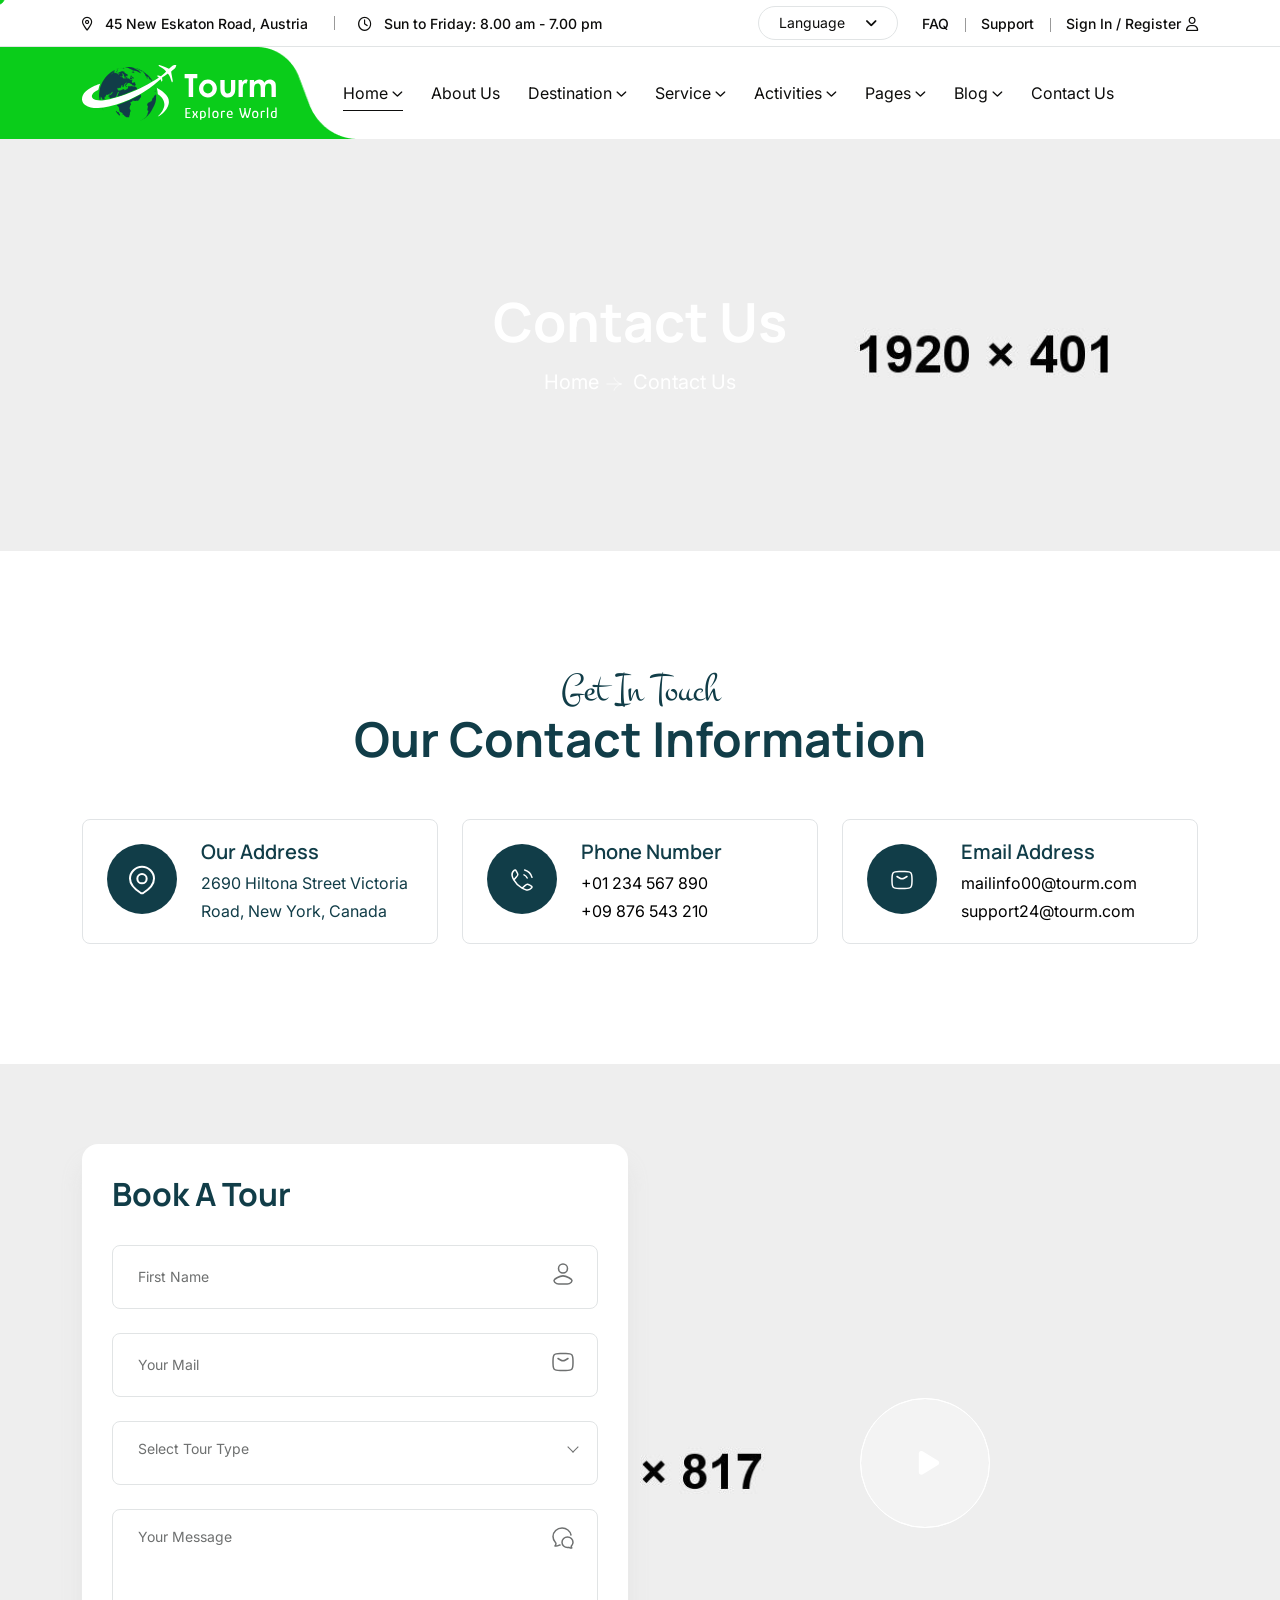
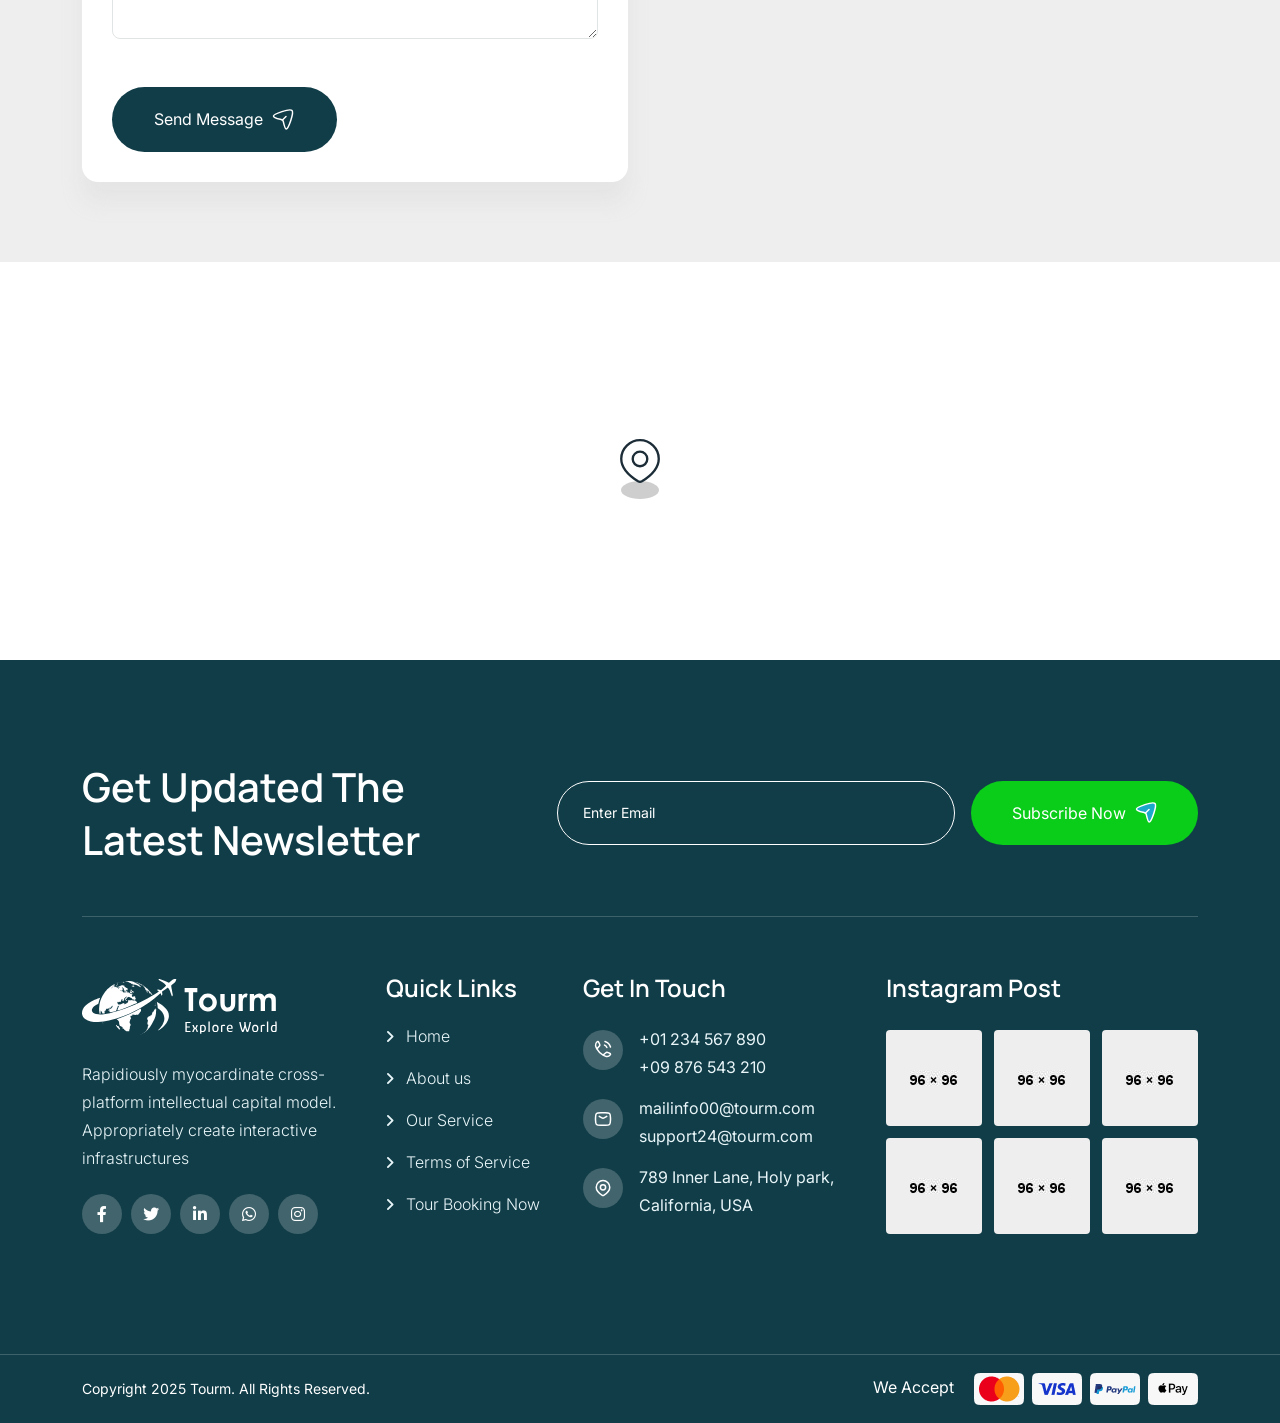
==== contact.html @ 68125159 "inital commite" ====
<!doctype html>
<html class="no-js" lang="zxx">

<head>
    <meta charset="utf-8">
    <meta http-equiv="x-ua-compatible" content="ie=edge">
    <title>Tourm - Travel & Tour Booking Agency HTML Template - Contact Us</title>
    <meta name="author" content="Tourm">
    <meta name="description" content="Tourm - Travel & Tour Booking Agency HTML Template ">
    <meta name="keywords" content="Tourm - Travel & Tour Booking Agency HTML Template ">
    <meta name="robots" content="INDEX,FOLLOW">

    <!-- Mobile Specific Metas -->
    <meta name="viewport" content="width=device-width, initial-scale=1, shrink-to-fit=no">

    <!-- Favicons - Place favicon.ico in the root directory -->
    <link rel="apple-touch-icon" sizes="57x57" href="assets/img/favicons/apple-icon-57x57.png">
    <link rel="apple-touch-icon" sizes="60x60" href="assets/img/favicons/apple-icon-60x60.png">
    <link rel="apple-touch-icon" sizes="72x72" href="assets/img/favicons/apple-icon-72x72.png">
    <link rel="apple-touch-icon" sizes="76x76" href="assets/img/favicons/apple-icon-76x76.png">
    <link rel="apple-touch-icon" sizes="114x114" href="assets/img/favicons/apple-icon-114x114.png">
    <link rel="apple-touch-icon" sizes="120x120" href="assets/img/favicons/apple-icon-120x120.png">
    <link rel="apple-touch-icon" sizes="144x144" href="assets/img/favicons/apple-icon-144x144.png">
    <link rel="apple-touch-icon" sizes="152x152" href="assets/img/favicons/apple-icon-152x152.png">
    <link rel="apple-touch-icon" sizes="180x180" href="assets/img/favicons/apple-icon-180x180.png">
    <link rel="icon" type="image/png" sizes="192x192" href="assets/img/favicons/android-icon-192x192.png">
    <link rel="icon" type="image/png" sizes="32x32" href="assets/img/favicons/favicon-32x32.png">
    <link rel="icon" type="image/png" sizes="96x96" href="assets/img/favicons/favicon-96x96.png">
    <link rel="icon" type="image/png" sizes="16x16" href="assets/img/favicons/favicon-16x16.png">
    <link rel="manifest" href="assets/img/favicons/manifest.json">
    <meta name="msapplication-TileColor" content="#ffffff">
    <meta name="msapplication-TileImage" content="assets/img/favicons/ms-icon-144x144.png">
    <meta name="theme-color" content="#ffffff">

    <!--==============================
	  Google Fonts
	============================== -->
    <link rel="preconnect" href="https://fonts.googleapis.com">
    <link rel="preconnect" href="https://fonts.gstatic.com" crossorigin>
    <link rel="preconnect" href="https://fonts.googleapis.com">
    <link rel="preconnect" href="https://fonts.gstatic.com" crossorigin>
    <link href="https://fonts.googleapis.com/css2?family=Inter:wght@100..900&family=Manrope:wght@200..800&family=Montez&display=swap" rel="stylesheet">

    <!--==============================
	    All CSS File
	============================== -->
    <!-- Bootstrap -->
    <link rel="stylesheet" href="assets/css/bootstrap.min.css">
    <!-- Fontawesome Icon -->
    <link rel="stylesheet" href="assets/css/fontawesome.min.css">
    <!-- Magnific Popup -->
    <link rel="stylesheet" href="assets/css/magnific-popup.min.css">

    <!-- Swiper css -->
    <link rel="stylesheet" href="assets/css/swiper-bundle.min.css">

    <!-- Theme Custom CSS -->
    <link rel="stylesheet" href="assets/css/style.css">

</head>

<body>

    <!--[if lte IE 9]>
    	<p class="browserupgrade">You are using an <strong>outdated</strong> browser. Please <a href="https://browsehappy.com/">upgrade your browser</a> to improve your experience and security.</p>
  	<![endif]-->


    <!--********************************
   		Code Start From Here 
	******************************** -->

    <div class="cursor-follower"></div>

    <!-- slider drag cursor -->
    <div class="slider-drag-cursor"><i class="fas fa-angle-left me-2"></i> DRAG <i class="fas fa-angle-right ms-2"></i>
    </div>


    <!--==============================
     Preloader
  ==============================-->
    <div id="preloader" class="preloader ">
        <button class="th-btn preloaderCls">Cancel Preloader </button>
        <div class="preloader-inner">
            <img src="assets/img/logo3.svg" alt="">
        </div>

        <div id="loader" class="th-preloader">
            <div class="animation-preloader">
                <div class="txt-loading">
                    <span preloader-text="T" class="characters">T </span>

                    <span preloader-text="O" class="characters">O </span>

                    <span preloader-text="U" class="characters">U </span>

                    <span preloader-text="R" class="characters">R </span>

                    <span preloader-text="M" class="characters">M </span>
                </div>
            </div>
        </div>

    </div> <!--==============================
    Sidemenu
============================== -->
    <div class="sidemenu-wrapper sidemenu-info ">
        <div class="sidemenu-content">
            <button class="closeButton sideMenuCls"><i class="far fa-times"></i></button>
            <div class="widget  ">
                <div class="th-widget-about">
                    <div class="about-logo">
                        <a href="home-travel.html"><img src="assets/img/logo2.svg" alt="Tourm"></a>
                    </div>
                    <p class="about-text">Rapidiously myocardinate cross-platform intellectual capital model. Appropriately create interactive infrastructures</p>
                    <div class="th-social">
                        <a href="https://www.facebook.com/"><i class="fab fa-facebook-f"></i></a>
                        <a href="https://www.twitter.com/"><i class="fab fa-twitter"></i></a>
                        <a href="https://www.linkedin.com/"><i class="fab fa-linkedin-in"></i></a>
                        <a href="https://www.whatsapp.com/"><i class="fab fa-whatsapp"></i></a>
                    </div>
                </div>
            </div>
            <div class="widget  ">
                <h3 class="widget_title">Recent Posts</h3>
                <div class="recent-post-wrap">
                    <div class="recent-post">
                        <div class="media-img">
                            <a href="blog-details.html"><img src="assets/img/blog/recent-post-1-1.jpg" alt="Blog Image"></a>
                        </div>
                        <div class="media-body">
                            <div class="recent-post-meta">
                                <a href="blog.html"><i class="far fa-calendar"></i>24 Jun , 2025</a>
                            </div>
                            <h4 class="post-title"><a class="text-inherit" href="blog-details.html">Where Vision Meets Concrete
                                    Reality</a></h4>
                        </div>
                    </div>
                    <div class="recent-post">
                        <div class="media-img">
                            <a href="blog-details.html"><img src="assets/img/blog/recent-post-1-2.jpg" alt="Blog Image"></a>
                        </div>
                        <div class="media-body">
                            <div class="recent-post-meta">
                                <a href="blog.html"><i class="far fa-calendar"></i>22 Jun , 2025</a>
                            </div>
                            <h4 class="post-title"><a class="text-inherit" href="blog-details.html">Raising the Bar in Construction.</a></h4>
                        </div>
                    </div>
                </div>
            </div>
            <div class="widget  ">
                <h3 class="widget_title">Get In Touch</h3>
                <div class="th-widget-contact">
                    <div class="info-box_text">
                        <div class="icon">
                            <img src="assets/img/icon/phone.svg" alt="img">
                        </div>
                        <div class="details">
                            <p><a href="tel:+01234567890" class="info-box_link">+01 234 567 890</a></p>
                            <p><a href="tel:+09876543210" class="info-box_link">+09 876 543 210</a></p>
                        </div>
                    </div>
                    <div class="info-box_text">
                        <div class="icon">
                            <img src="assets/img/icon/envelope.svg" alt="img">
                        </div>
                        <div class="details">
                            <p><a href="mailto:mailinfo00@tourm.com" class="info-box_link">mailinfo00@tourm.com</a></p>
                            <p><a href="mailto:support24@tourm.com" class="info-box_link">support24@tourm.com</a></p>
                        </div>
                    </div>
                    <div class="info-box_text">
                        <div class="icon"><img src="assets/img/icon/location-dot.svg" alt="img"></div>
                        <div class="details">
                            <p>789 Inner Lane, Holy park, California, USA</p>
                        </div>
                    </div>
                </div>
            </div>
        </div>
    </div>
    <div class="popup-search-box">
        <button class="searchClose"><i class="fal fa-times"></i></button>
        <form action="#">
            <input type="text" placeholder="What are you looking for?">
            <button type="submit"><i class="fal fa-search"></i></button>
        </form>
    </div><!--==============================
    Mobile Menu
  ============================== -->
    <div class="th-menu-wrapper onepage-nav">
        <div class="th-menu-area text-center">
            <button class="th-menu-toggle"><i class="fal fa-times"></i></button>
            <div class="mobile-logo">
                <a href="home-travel.html"><img src="assets/img/logo2.svg" alt="Tourm"></a>
            </div>
            <div class="th-mobile-menu">
                <ul>
                    <li class="menu-item-has-children mega-menu-wrap">
                        <a class="active" href="home-travel.html">Home</a>

                        <ul class="sub-menu">
                            <li><a href="home-travel.html">Home Travel</a></li>
                            <li><a href="home-tour.html">Home Tour</a></li>
                            <li><a href="home-agency.html">Home Agency</a></li>
                            <li><a href="home-yacht.html">Home Yacht</a></li>
                            <li><a href="home-beach.html">Home Beach</a></li>
                            <li><a href="home-resort.html">Home Resort</a></li>
                            <li><a href="home-countryside-hotel.html">Home Countryside Hotel</a></li>
                            <li><a href="home-forest.html">Home Forest</a></li>
                        </ul>
                    </li>
                    <li><a href="about.html">About Us</a></li>
                    <li class="menu-item-has-children">
                        <a href="#">Destination</a>
                        <ul class="sub-menu">
                            <li><a href="destination.html">Destination</a></li>
                            <li><a href="destination-details.html">Destination Details</a></li>
                        </ul>
                    </li>
                    <li class="menu-item-has-children">
                        <a href="#">Service</a>
                        <ul class="sub-menu">
                            <li><a href="service.html">Services</a></li>
                            <li><a href="service-details.html">Service Details</a></li>
                        </ul>
                    </li>
                    <li class="menu-item-has-children">
                        <a href="#">Activities</a>
                        <ul class="sub-menu">
                            <li><a href="activities.html">activities</a></li>
                            <li><a href="activities-details.html">activities Details</a></li>
                        </ul>
                    </li>
                    <li class="menu-item-has-children">
                        <a href="#">Pages</a>
                        <ul class="sub-menu">
                            <li class="menu-item-has-children">
                                <a href="#">Shop</a>
                                <ul class="sub-menu">
                                    <li><a href="shop.html">Shop</a></li>
                                    <li><a href="shop-details.html">Shop Details</a></li>
                                    <li><a href="cart.html">Cart Page</a></li>
                                    <li><a href="checkout.html">Checkout</a></li>
                                    <li><a href="wishlist.html">Wishlist</a></li>
                                </ul>
                            </li>

                            <li><a href="gallery.html">Gallery</a></li>
                            <li><a href="tour.html">Our Tour</a></li>
                            <li><a href="tour-details.html">Tour Details</a></li>
                            <li><a href="resort.html">Resort page</a></li>
                            <li><a href="resort-details.html">Resort Details</a></li>
                            <li><a href="tour-details.html">Tour Details</a></li>
                            <li><a href="tour-guide.html">Tour Guider</a></li>
                            <li><a href="tour-guider-details.html">Tour Guider Details</a></li>
                            <li><a href="faq.html">Faq Page</a></li>
                            <li><a href="price.html">Price Package</a></li>
                            <li><a href="error.html">Error Page</a></li>
                        </ul>

                    </li>
                    <li class="menu-item-has-children">
                        <a href="#">Blog</a>
                        <ul class="sub-menu">
                            <li><a href="blog.html">Blog</a></li>
                            <li><a href="blog-details.html">Blog Details</a></li>
                        </ul>
                    </li>
                    <li>
                        <a href="contact.html">Contact us</a>
                    </li>
                </ul>
            </div>
        </div>
    </div> <!--==============================
	Header Area
==============================-->
    <header class="th-header header-layout1">
        <div class="header-top">
            <div class="container th-container">
                <div class="row justify-content-center justify-content-xl-between align-items-center">
                    <div class="col-auto d-none d-md-block">
                        <div class="header-links">
                            <ul>
                                <li class="d-none d-xl-inline-block"><i class="fa-sharp fa-regular  fa-location-dot"></i>
                                    <span>45 New Eskaton Road, Austria</span>
                                </li>
                                <li class="d-none d-xl-inline-block"><i class="fa-regular fa-clock"></i>
                                    <span>Sun to Friday: 8.00 am - 7.00 pm</span>
                                </li>
                            </ul>
                        </div>
                    </div>
                    <div class="col-auto">
                        <div class="header-right">
                            <div class="currency-menu">
                                <select class="form-select nice-select">
                                    <option selected="">language </option>
                                    <option>CNY</option>
                                    <option>EUR</option>
                                    <option>AUD</option>
                                </select>
                            </div>
                            <div class="header-links">
                                <ul>
                                    <li class="d-none d-md-inline-block"><a href="faq.html">FAQ</a></li>
                                    <li class="d-none d-md-inline-block"><a href="contact.html">Support</a></li>
                                    <li><a href="#login-form" class="popup-content">Sign In / Register<i class="fa-regular fa-user"></i></a>
                                    </li>
                                </ul>
                            </div>
                        </div>
                    </div>
                </div>
            </div>
        </div>
        <div class="sticky-wrapper">
            <!-- Main Menu Area -->
            <div class="menu-area">
                <div class="container th-container">
                    <div class="row align-items-center justify-content-between">
                        <div class="col-auto">
                            <div class="header-logo">
                                <a href="home-travel.html"><img src="assets/img/logo.svg" alt="Tourm"></a>
                            </div>
                        </div>
                        <div class="col-auto me-xl-auto">
                            <nav class="main-menu d-none d-xl-inline-block">
                                <ul>
                                    <li class="menu-item-has-children mega-menu-wrap">
                                        <a class="active" href="home-travel.html">Home</a>
                                        <ul class="mega-menu mega-menu-content">
                                            <li>
                                                <div class="container">
                                                    <div class="row gy-4">
                                                        <div class="col-lg-3">
                                                            <div class="mega-menu-box">
                                                                <div class="mega-menu-img">
                                                                    <img src="assets/img/pages/home-travel.jpg" alt="Home One">
                                                                    <div class="btn-wrap">
                                                                        <a target="_blank" href="index.html" class="th-btn">View Demo</a>
                                                                    </div>
                                                                </div>
                                                                <h3 class="mega-menu-title"><a href="index.html"><span>01.</span>Home Travel</a></h3>
                                                            </div>
                                                        </div>
                                                        <div class="col-lg-3">
                                                            <div class="mega-menu-box">
                                                                <div class="mega-menu-img">
                                                                    <img src="assets/img/pages/home-tour.jpg" alt="Home Two">
                                                                    <div class="btn-wrap">
                                                                        <a target="_blank" href="home-tour.html" class="th-btn ">View Demo</a>
                                                                    </div>
                                                                </div>
                                                                <h3 class="mega-menu-title"><a href="home-tour.html"><span>02.</span>Home Tour</a></h3>
                                                            </div>
                                                        </div>
                                                        <div class="col-lg-3">
                                                            <div class="mega-menu-box">
                                                                <div class="mega-menu-img">
                                                                    <img src="assets/img/pages/home-agency.jpg" alt="Home Three">
                                                                    <div class="btn-wrap">
                                                                        <a target="_blank" href="home-agency.html" class="th-btn ">View Demo</a>
                                                                    </div>
                                                                </div>
                                                                <h3 class="mega-menu-title"><a href="home-agency.html"><span>03.</span>Home Agency</a>
                                                                </h3>
                                                            </div>
                                                        </div>
                                                        <div class="col-lg-3">
                                                            <div class="mega-menu-box">
                                                                <div class="mega-menu-img">
                                                                    <img src="assets/img/pages/home-yacht.jpg" alt="Home Four">
                                                                    <div class="btn-wrap">
                                                                        <a target="_blank" href="home-yacht.html" class="th-btn ">View Demo</a>
                                                                    </div>
                                                                </div>
                                                                <h3 class="mega-menu-title"><a href="home-yacht.html"><span>04.</span>Home Yacht</a>
                                                                </h3>
                                                            </div>
                                                        </div>
                                                        <div class="col-lg-3">
                                                            <div class="mega-menu-box">
                                                                <div class="mega-menu-img">
                                                                    <img src="assets/img/pages/home-beach.jpg" alt="Home Five">
                                                                    <div class="btn-wrap">
                                                                        <a target="_blank" href="home-beach.html" class="th-btn ">View Demo</a>
                                                                    </div>
                                                                </div>
                                                                <h3 class="mega-menu-title"><a href="home-beach.html"><span>05.</span>Home Beach</a>
                                                                </h3>
                                                            </div>
                                                        </div>
                                                        <div class="col-lg-3">
                                                            <div class="mega-menu-box">
                                                                <div class="mega-menu-img">
                                                                    <img src="assets/img/pages/home-resort.jpg" alt="Home Six">
                                                                    <div class="btn-wrap">
                                                                        <a target="_blank" href="home-resort.html" class="th-btn ">View Demo</a>
                                                                    </div>
                                                                </div>
                                                                <h3 class="mega-menu-title"><a href="home-resort.html"><span>06.</span>Home resort</a>
                                                                </h3>
                                                            </div>
                                                        </div>
                                                        <div class="col-lg-3">
                                                            <div class="mega-menu-box">
                                                                <div class="mega-menu-img">
                                                                    <img src="assets/img/pages/home-countryside-hotel.jpg" alt="Home Six">
                                                                    <div class="btn-wrap">
                                                                        <a target="_blank" href="home-countryside-hotel.html" class="th-btn ">View
                                                                            Demo</a>
                                                                    </div>
                                                                </div>
                                                                <h3 class="mega-menu-title"><a href="home-countryside-hotel.html"><span>07.</span>Home
                                                                        Countryside Hotel</a></h3>
                                                            </div>
                                                        </div>
                                                        <div class="col-lg-3">
                                                            <div class="mega-menu-box">
                                                                <div class="mega-menu-img">
                                                                    <img src="assets/img/pages/home-forest.jpg" alt="Home Six">
                                                                    <div class="btn-wrap">
                                                                        <a target="_blank" href="home-forest.html" class="th-btn ">View Demo</a>
                                                                    </div>
                                                                </div>
                                                                <h3 class="mega-menu-title"><a href="home-forest.html"><span>08.</span>Home Forest</a>
                                                                </h3>
                                                            </div>
                                                        </div>
                                                        <div class="col-lg-3">
                                                            <div class="mega-menu-box">
                                                                <div class="mega-menu-img">
                                                                    <img src="assets/img/pages/home-hiking.jpg" alt="Home Six">
                                                                    <div class="btn-wrap">
                                                                        <a target="_blank" href="home-hiking.html" class="th-btn ">View Demo</a>
                                                                    </div>
                                                                </div>
                                                                <h3 class="mega-menu-title"><a href="home-hiking.html"><span>09.</span>Home Hiking</a>
                                                                </h3>
                                                            </div>
                                                        </div>
                                                        <div class="col-lg-3">
                                                            <div class="mega-menu-box">
                                                                <div class="mega-menu-img">
                                                                    <img src="assets/img/pages/home-hiking-2.jpg" alt="Home ten">
                                                                    <div class="btn-wrap">
                                                                        <a target="_blank" href="home-hiking-2.html" class="th-btn ">View Demo</a>
                                                                    </div>
                                                                </div>
                                                                <h3 class="mega-menu-title"><a href="home-hiking-2.html"><span>10.</span>Home Hiking
                                                                        Style 2</a>
                                                                </h3>
                                                            </div>
                                                        </div>
                                                        <div class="col-lg-3">
                                                            <div class="mega-menu-box">
                                                                <div class="mega-menu-img">
                                                                    <img src="assets/img/pages/home-cruise-tour.jpg" alt="Home ten">
                                                                    <div class="btn-wrap">
                                                                        <a target="_blank" href="home-cruise-tour.html" class="th-btn ">View Demo</a>
                                                                    </div>
                                                                </div>
                                                                <h3 class="mega-menu-title"><a href="home-cruise-tour.html"><span>11.</span>Home Cruise
                                                                        Tour</a>
                                                                </h3>
                                                            </div>
                                                        </div>
                                                        <div class="col-lg-3">
                                                            <div class="mega-menu-box">
                                                                <div class="mega-menu-img">
                                                                    <img src="assets/img/pages/home-travel-agency.jpg" alt="Home ten">
                                                                    <div class="btn-wrap">
                                                                        <a target="_blank" href="home-travel-agency.html" class="th-btn ">View Demo</a>
                                                                    </div>
                                                                </div>
                                                                <h3 class="mega-menu-title"><a href="home-travel-agency.html"><span>12.</span>Home
                                                                        Travel Agency</a>
                                                                </h3>
                                                            </div>
                                                        </div>
                                                        <div class="col-lg-3">
                                                            <div class="mega-menu-box">
                                                                <div class="mega-menu-img">
                                                                    <img src="assets/img/pages/home-museum-tour.jpg" alt="Home ten">
                                                                    <div class="btn-wrap">
                                                                        <a target="_blank" href="home-museum-tour.html" class="th-btn ">View Demo</a>
                                                                    </div>
                                                                </div>
                                                                <h3 class="mega-menu-title"><a href="home-museum-tour.html"><span>13.</span>Home Museum
                                                                        Tour</a>
                                                                </h3>
                                                            </div>
                                                        </div>
                                                        <div class="col-lg-3">
                                                            <div class="mega-menu-box">
                                                                <div class="mega-menu-img">
                                                                    <img src="assets/img/pages/home-worldwide-tour.jpg" alt="Home ten">
                                                                    <div class="btn-wrap">
                                                                        <a target="_blank" href="home-worldwide-tour.html" class="th-btn ">View Demo</a>
                                                                    </div>
                                                                </div>
                                                                <h3 class="mega-menu-title"><a href="home-worldwide-tour.html"><span>14.</span>Home
                                                                        Worldwide Tour</a>
                                                                </h3>
                                                            </div>
                                                        </div>
                                                        <div class="col-lg-3">
                                                            <div class="mega-menu-box">
                                                                <div class="mega-menu-img">
                                                                    <img src="assets/img/pages/home-city-tour.jpg" alt="Home ten">
                                                                    <div class="btn-wrap">
                                                                        <a target="_blank" href="home-city-tour.html" class="th-btn ">View Demo</a>
                                                                    </div>
                                                                </div>
                                                                <h3 class="mega-menu-title"><a href="home-city-tour.html"><span>15.</span>Home
                                                                        City Tour</a>
                                                                </h3>
                                                            </div>
                                                        </div>
                                                        <div class="col-lg-3">
                                                            <div class="mega-menu-box">
                                                                <div class="mega-menu-img">
                                                                    <img src="assets/img/pages/home-winter-holiday-travel.jpg" alt="Home ten">
                                                                    <div class="btn-wrap">
                                                                        <a target="_blank" href="home-winter-holiday-travel.html" class="th-btn ">View Demo</a>
                                                                    </div>
                                                                </div>
                                                                <h3 class="mega-menu-title"><a href="home-winter-holiday-travel.html"><span>16.</span> Home Winter Holiday Travel</a>
                                                                </h3>
                                                            </div>
                                                        </div>
                                                        <div class="col-lg-3">
                                                            <div class="mega-menu-box">
                                                                <div class="mega-menu-img">
                                                                    <img src="assets/img/pages/home-traveler.jpg" alt="Home ten">
                                                                    <div class="btn-wrap">
                                                                        <a target="_blank" href="home-traveler.html" class="th-btn ">View Demo</a>
                                                                    </div>
                                                                </div>
                                                                <h3 class="mega-menu-title"><a href="home-traveler.html"><span>17.</span> Home Traveler</a>
                                                                </h3>
                                                            </div>
                                                        </div>


                                                    </div>
                                                </div>
                                            </li>
                                        </ul>
                                    </li>
                                    <li><a href="about.html">About Us</a></li>
                                    <li class="menu-item-has-children">
                                        <a href="#">Destination</a>
                                        <ul class="sub-menu">
                                            <li><a href="destination.html">Destination</a></li>
                                            <li><a href="destination-details.html">Destination Details</a></li>
                                        </ul>
                                    </li>
                                    <li class="menu-item-has-children">
                                        <a href="#">Service</a>
                                        <ul class="sub-menu">
                                            <li><a href="service.html">Services</a></li>
                                            <li><a href="service-details.html">Service Details</a></li>
                                        </ul>
                                    </li>
                                    <li class="menu-item-has-children">
                                        <a href="#">Activities</a>
                                        <ul class="sub-menu">
                                            <li><a href="activities.html">activities</a></li>
                                            <li><a href="activities-details.html">activities Details</a></li>
                                        </ul>
                                    </li>
                                    <li class="menu-item-has-children">
                                        <a href="#">Pages</a>
                                        <ul class="sub-menu">
                                            <li class="menu-item-has-children">
                                                <a href="#">Shop</a>
                                                <ul class="sub-menu">
                                                    <li><a href="shop.html">Shop</a></li>
                                                    <li><a href="shop-details.html">Shop Details</a></li>
                                                    <li><a href="cart.html">Cart Page</a></li>
                                                    <li><a href="checkout.html">Checkout</a></li>
                                                    <li><a href="wishlist.html">Wishlist</a></li>
                                                </ul>
                                            </li>

                                            <li><a href="gallery.html">Gallery</a></li>
                                            <li><a href="tour.html">Our Tour</a></li>
                                            <li><a href="tour-details.html">Tour Details</a></li>
                                            <li><a href="resort.html">Resort page</a></li>
                                            <li><a href="resort-details.html">Resort Details</a></li>
                                            <li><a href="tour-details.html">Tour Details</a></li>
                                            <li><a href="tour-guide.html">Tour Guider</a></li>
                                            <li><a href="tour-guider-details.html">Tour Guider Details</a></li>
                                            <li><a href="faq.html">Faq Page</a></li>
                                            <li><a href="price.html">Price Package</a></li>
                                            <li><a href="error.html">Error Page</a></li>
                                        </ul>

                                    </li>
                                    <li class="menu-item-has-children">
                                        <a href="#">Blog</a>
                                        <ul class="sub-menu">
                                            <li><a href="blog.html">Blog</a></li>
                                            <li><a href="blog-details.html">Blog Details</a></li>
                                        </ul>
                                    </li>
                                    <li>
                                        <a href="contact.html">Contact us</a>
                                    </li>
                                </ul>
                            </nav>
                            <button type="button" class="th-menu-toggle d-block d-xl-none"><i class="far fa-bars"></i></button>
                        </div>
                        <div class="col-auto d-none d-xl-block">
                            <div class="header-button">
                                <a href="contact.html" class="th-btn style3 th-icon">Book Now</a>

                            </div>
                        </div>
                    </div>
                </div>
                <div class="logo-bg" data-mask-src="assets/img/logo_bg_mask.png"></div>
            </div>
        </div>
    </header>
    <!--==============================
    Breadcumb
============================== -->
    <div class="breadcumb-wrapper " data-bg-src="assets/img/bg/breadcumb-bg.jpg">
        <div class="container">
            <div class="breadcumb-content">
                <h1 class="breadcumb-title">Contact Us</h1>
                <ul class="breadcumb-menu">
                    <li><a href="home-travel.html">Home</a></li>
                    <li>Contact Us</li>
                </ul>
            </div>
        </div>
    </div><!--==============================
Contact Area  
==============================-->
    <div class="space">
        <div class="container">
            <div class="title-area text-center">
                <span class="sub-title">Get In Touch</span>
                <h2 class="sec-title">Our Contact Information</h2>
            </div>
            <div class="row gy-4 justify-content-center">
                <div class="col-xl-4 col-lg-6">
                    <div class="about-contact-grid style2">
                        <div class="about-contact-icon">
                            <img src="assets/img/icon/location-dot2.svg" alt="">
                        </div>
                        <div class="about-contact-details">
                            <h6 class="box-title">Our Address</h6>
                            <p class="about-contact-details-text">2690 Hiltona Street Victoria</p>
                            <p class="about-contact-details-text">Road, New York, Canada</p>
                        </div>
                    </div>
                </div>
                <div class="col-xl-4 col-lg-6">
                    <div class="about-contact-grid">
                        <div class="about-contact-icon">
                            <img src="assets/img/icon/call.svg" alt="">
                        </div>
                        <div class="about-contact-details">
                            <h6 class="box-title">Phone Number</h6>
                            <p class="about-contact-details-text"><a href="tel:01234567890">+01 234 567 890</a></p>
                            <p class="about-contact-details-text"><a href="tel:01234567890">+09 876 543 210</a></p>
                        </div>
                    </div>
                </div>
                <div class="col-xl-4 col-lg-6">
                    <div class="about-contact-grid">
                        <div class="about-contact-icon">
                            <img src="assets/img/icon/mail.svg" alt="">
                        </div>
                        <div class="about-contact-details">
                            <h6 class="box-title">Email Address</h6>
                            <p class="about-contact-details-text"><a href="mailto:mailinfo00@tourm.com">mailinfo00@tourm.com</a></p>
                            <p class="about-contact-details-text"><a href="mailto:support24@tourm.com">support24@tourm.com</a></p>
                        </div>
                    </div>
                </div>
            </div>
        </div>
    </div><!--==============================
Video Area  
==============================-->
    <div class="space-extra2-top space-extra2-bottom" data-bg-src="assets/img/bg/video_bg_1.jpg">
        <div class="container">
            <div class="row flex-row-reverse justify-content-center align-items-center">
                <div class="col-lg-6">
                    <div class="video-box1">
                        <a href="https://www.youtube.com/watch?v=cQfIUPw72Dk" class="play-btn style2 popup-video"><i class="fa-sharp fa-solid fa-play"></i></a>
                    </div>

                </div>
                <div class="col-lg-6">
                    <div>
                        <form action="mail.php" method="POST" class="contact-form style2 ajax-contact">
                            <h3 class="sec-title mb-30 text-capitalize">Book a tour</h3>
                            <div class="row">
                                <div class="col-12 form-group">
                                    <input type="text" class="form-control" name="name" id="name3" placeholder="First Name">
                                    <img src="assets/img/icon/user.svg" alt="">
                                </div>
                                <div class="col-12 form-group">
                                    <input type="email" class="form-control" name="email3" id="email3" placeholder="Your Mail">
                                    <img src="assets/img/icon/mail.svg" alt="">
                                </div>
                                <div class="form-group col-12">
                                    <select name="subject" id="subject" class="form-select nice-select">
                                        <option value="Select Tour Type" selected disabled>Select Tour Type
                                        </option>
                                        <option value="Africa Adventure">Africa Adventure</option>
                                        <option value="Africa Wild">Africa Wild</option>
                                        <option value="Asia">Asia</option>
                                        <option value="Scandinavia">Scandinavia</option>
                                        <option value="Western Europe">Western Europe</option>
                                    </select>
                                </div>
                                <div class="form-group col-12">
                                    <textarea name="message" id="message" cols="30" rows="3" class="form-control" placeholder="Your Message"></textarea>
                                    <img src="assets/img/icon/chat.svg" alt="">
                                </div>
                                <div class="form-btn col-12 mt-24"><button type="submit" class="th-btn style3">Send message
                                        <img src="assets/img/icon/plane.svg" alt=""></button>
                                </div>
                            </div>
                            <p class="form-messages mb-0 mt-3"></p>
                        </form>
                    </div>
                </div>
            </div>
        </div>
    </div><!--==============================
Map Area  
==============================-->
    <div class="">
        <div class="container-fluid">
            <div class="contact-map style2">
                <iframe src="https://www.google.com/maps/embed?pb=!1m18!1m12!1m3!1d3644.7310056272386!2d89.2286059153658!3d24.00527418490799!2m3!1f0!2f0!3f0!3m2!1i1024!2i768!4f13.1!3m3!1m2!1s0x39fe9b97badc6151%3A0x30b048c9fb2129bc!2sAngfuztheme!5e0!3m2!1sen!2sbd!4v1651028958211!5m2!1sen!2sbd" allowfullscreen="" loading="lazy"></iframe>
                <div class="contact-icon">
                    <img src="assets/img/icon/location-dot3.svg" alt="">
                </div>
            </div>
        </div>
    </div><!--==============================
	Footer Area
==============================-->
    <footer class="footer-wrapper bg-title footer-layout2">
        <div class="widget-area">
            <div class="container">
                <div class="newsletter-area">
                    <div class="newsletter-top">
                        <div class="row gy-4 align-items-center">
                            <div class="col-lg-5">
                                <h2 class="newsletter-title text-white text-capitalize mb-0">get updated the latest
                                    newsletter</h2>
                            </div>
                            <div class="col-lg-7">
                                <form class="newsletter-form style2">
                                    <input class="form-control " type="email" placeholder="Enter Email" required="">
                                    <button type="submit" class="th-btn style1">Subscribe Now <img src="assets/img/icon/plane2.svg" alt=""></button>
                                </form>
                            </div>
                        </div>
                    </div>
                </div>
                <div class="row justify-content-between">
                    <div class="col-md-6 col-xl-3">
                        <div class="widget footer-widget">
                            <div class="th-widget-about">
                                <div class="about-logo">
                                    <a href="home-travel.html"><img src="assets/img/logo-white.svg" alt="Tourm"></a>
                                </div>
                                <p class="about-text">Rapidiously myocardinate cross-platform intellectual capital model. Appropriately create interactive infrastructures</p>
                                <div class="th-social">
                                    <a href="https://www.facebook.com/"><i class="fab fa-facebook-f"></i></a>
                                    <a href="https://www.twitter.com/"><i class="fab fa-twitter"></i></a>
                                    <a href="https://www.linkedin.com/"><i class="fab fa-linkedin-in"></i></a>
                                    <a href="https://www.whatsapp.com/"><i class="fab fa-whatsapp"></i></a>
                                    <a href="https://instagram.com/"><i class="fab fa-instagram"></i></a>
                                </div>
                            </div>
                        </div>
                    </div>
                    <div class="col-md-6 col-xl-auto">
                        <div class="widget widget_nav_menu footer-widget">
                            <h3 class="widget_title">Quick Links</h3>
                            <div class="menu-all-pages-container">
                                <ul class="menu">

                                    <li><a href="index.html">Home</a></li>
                                    <li><a href="about.html">About us</a></li>
                                    <li><a href="service.html">Our Service</a></li>
                                    <li><a href="contact.html">Terms of Service</a></li>
                                    <li><a href="contact.html">Tour Booking Now</a></li>
                                </ul>
                            </div>
                        </div>
                    </div>
                    <div class="col-md-6 col-xl-auto">
                        <div class="widget footer-widget">
                            <h3 class="widget_title">Get In Touch</h3>
                            <div class="th-widget-contact">
                                <div class="info-box_text">
                                    <div class="icon">
                                        <img src="assets/img/icon/phone.svg" alt="img">
                                    </div>
                                    <div class="details">
                                        <p><a href="tel:+01234567890" class="info-box_link">+01 234 567 890</a></p>
                                        <p><a href="tel:+09876543210" class="info-box_link">+09 876 543 210</a></p>
                                    </div>
                                </div>
                                <div class="info-box_text">
                                    <div class="icon">
                                        <img src="assets/img/icon/envelope.svg" alt="img">
                                    </div>
                                    <div class="details">
                                        <p><a href="mailto:mailinfo00@tourm.com" class="info-box_link">mailinfo00@tourm.com</a></p>
                                        <p><a href="mailto:support24@tourm.com" class="info-box_link">support24@tourm.com</a></p>
                                    </div>
                                </div>
                                <div class="info-box_text">
                                    <div class="icon"><img src="assets/img/icon/location-dot.svg" alt="img"></div>
                                    <div class="details">
                                        <p>789 Inner Lane, Holy park, California, USA</p>
                                    </div>
                                </div>
                            </div>
                        </div>
                    </div>
                    <div class="col-md-6 col-xl-auto">
                        <div class="widget footer-widget">
                            <h3 class="widget_title">Instagram Post</h3>
                            <div class="sidebar-gallery">
                                <div class="gallery-thumb">
                                    <img src="assets/img/widget/gallery_1_1.jpg" alt="Gallery Image">
                                    <a target="_blank" href="https://www.instagram.com/" class="gallery-btn"><i class="fab fa-instagram"></i></a>
                                </div>
                                <div class="gallery-thumb">
                                    <img src="assets/img/widget/gallery_1_2.jpg" alt="Gallery Image">
                                    <a target="_blank" href="https://www.instagram.com/" class="gallery-btn"><i class="fab fa-instagram"></i></a>
                                </div>
                                <div class="gallery-thumb">
                                    <img src="assets/img/widget/gallery_1_3.jpg" alt="Gallery Image">
                                    <a target="_blank" href="https://www.instagram.com/" class="gallery-btn"><i class="fab fa-instagram"></i></a>
                                </div>
                                <div class="gallery-thumb">
                                    <img src="assets/img/widget/gallery_1_4.jpg" alt="Gallery Image">
                                    <a target="_blank" href="https://www.instagram.com/" class="gallery-btn"><i class="fab fa-instagram"></i></a>
                                </div>
                                <div class="gallery-thumb">
                                    <img src="assets/img/widget/gallery_1_5.jpg" alt="Gallery Image">
                                    <a target="_blank" href="https://www.instagram.com/" class="gallery-btn"><i class="fab fa-instagram"></i></a>
                                </div>
                                <div class="gallery-thumb">
                                    <img src="assets/img/widget/gallery_1_6.jpg" alt="Gallery Image">
                                    <a target="_blank" href="https://www.instagram.com/" class="gallery-btn"><i class="fab fa-instagram"></i></a>
                                </div>
                            </div>
                        </div>
                    </div>
                </div>
            </div>
        </div>
        <div class="copyright-wrap">
            <div class="container">
                <div class="row justify-content-between align-items-center">
                    <div class="col-md-6">
                        <p class="copyright-text">Copyright 2025 <a href="home-travel.html">Tourm</a>. All Rights Reserved.</p>
                    </div>
                    <div class="col-md-6 text-end d-none d-md-block">
                        <div class="footer-card">
                            <span class="title">We Accept</span>
                            <img src="assets/img/shape/cards.png" alt="">
                        </div>
                    </div>
                </div>

            </div>
        </div>
        <div class="shape-mockup movingX d-none d-xxl-block" data-top="24%" data-left="5%">
            <img src="assets/img/shape/shape_8.png" alt="shape">
        </div>
    </footer>

    <!--********************************
			Code End  Here 
	******************************** -->

    <!-- Scroll To Top -->
    <div class="scroll-top">
        <svg class="progress-circle svg-content" width="100%" height="100%" viewBox="-1 -1 102 102">
            <path d="M50,1 a49,49 0 0,1 0,98 a49,49 0 0,1 0,-98" style="transition: stroke-dashoffset 10ms linear 0s; stroke-dasharray: 307.919, 307.919; stroke-dashoffset: 307.919;">
            </path>
        </svg>
    </div>
    <!--==============================
modal Area  
==============================-->
    <div id="login-form" class="popup-login-register mfp-hide">
        <ul class="nav" id="pills-tab" role="tablist">
            <li class="nav-item" role="presentation">
                <button class="nav-menu" id="pills-home-tab" data-bs-toggle="pill" data-bs-target="#pills-home" type="button" role="tab" aria-controls="pills-home" aria-selected="false">Login</button>
            </li>
            <li class="nav-item" role="presentation">
                <button class="nav-menu active" id="pills-profile-tab" data-bs-toggle="pill" data-bs-target="#pills-profile" type="button" role="tab" aria-controls="pills-profile" aria-selected="true">Register</button>
            </li>
        </ul>
        <div class="tab-content" id="pills-tabContent">
            <div class="tab-pane fade" id="pills-home" role="tabpanel" aria-labelledby="pills-home-tab">
                <h3 class="box-title mb-30">Sign in to your account</h3>
                <div class="th-login-form">
                    <form action="mail.php" method="POST" class="login-form ajax-contact">
                        <div class="row">
                            <div class="form-group col-12">
                                <label>Username or email</label>
                                <input type="text" class="form-control" name="email" id="email" required="required">
                            </div>
                            <div class="form-group col-12">
                                <label>Password</label>
                                <input type="password" class="form-control" name="pasword" id="pasword" required="required">
                            </div>

                            <div class="form-btn mb-20 col-12">
                                <button class="th-btn btn-fw th-radius2 ">Send Message</button>
                            </div>
                        </div>
                        <div id="forgot_url">
                            <a href="my-account.html">Forgot password?</a>
                        </div>
                        <p class="form-messages mb-0 mt-3"></p>
                    </form>
                </div>
            </div>
            <div class="tab-pane fade active show" id="pills-profile" role="tabpanel" aria-labelledby="pills-profile-tab">
                <h3 class="th-form-title mb-30">Sign in to your account</h3>
                <form action="mail.php" method="POST" class="login-form ajax-contact">
                    <div class="row">
                        <div class="form-group col-12">
                            <label>Username*</label>
                            <input type="text" class="form-control" name="usename" id="usename" required="required">
                        </div>
                        <div class="form-group col-12">
                            <label>First name*</label>
                            <input type="text" class="form-control" name="firstname" id="firstname" required="required">
                        </div>
                        <div class="form-group col-12">
                            <label>Last name*</label>
                            <input type="text" class="form-control" name="lastname" id="lastname" required="required">
                        </div>
                        <div class="form-group col-12">
                            <label for="new_email">Your email*</label>
                            <input type="text" class="form-control" name="new_email" id="new_email" required="required">
                        </div>
                        <div class="form-group col-12">
                            <label for="new_email_confirm">Confirm email*</label>
                            <input type="text" class="form-control" name="new_email_confirm" id="new_email_confirm" required="required">
                        </div>
                        <div class="statement">
                            <span class="register-notes">A password will be emailed to you.</span>
                        </div>

                        <div class="form-btn mt-20 col-12">
                            <button class="th-btn btn-fw th-radius2 ">Sign up</button>
                        </div>
                    </div>
                    <p class="form-messages mb-0 mt-3"></p>
                </form>
            </div>
        </div>
    </div>

    <!--==============================
    All Js File
============================== -->
    <!-- Jquery -->
    <!-- Jquery -->
    <script src="assets/js/vendor/jquery-3.6.0.min.js"></script>
    <!-- Swiper Js -->
    <script src="assets/js/swiper-bundle.min.js"></script>
    <!-- Bootstrap -->
    <script src="assets/js/bootstrap.min.js"></script>
    <!-- Magnific Popup -->
    <script src="assets/js/jquery.magnific-popup.min.js"></script>
    <!-- Counter Up -->
    <script src="assets/js/jquery.counterup.min.js"></script>
    <!-- Range Slider -->
    <script src="assets/js/jquery-ui.min.js"></script>
    <!-- imagesloaded -->
    <script src="assets/js/imagesloaded.pkgd.min.js"></script>
    <!-- isotope -->
    <script src="assets/js/isotope.pkgd.min.js"></script>
    <!-- gsap -->
    <script src="assets/js/gsap.min.js"></script>

    <!-- circle-progress -->
    <script src="assets/js/circle-progress.js"></script>

    <script src="assets/js/matter.min.js"></script>
    <script src="assets/js/matterjs-custom.js"></script>


    <!-- nice select -->
    <script src="assets/js/nice-select.min.js"></script>

    <!-- Main Js File -->
    <script src="assets/js/main.js"></script>
</body>

</html>
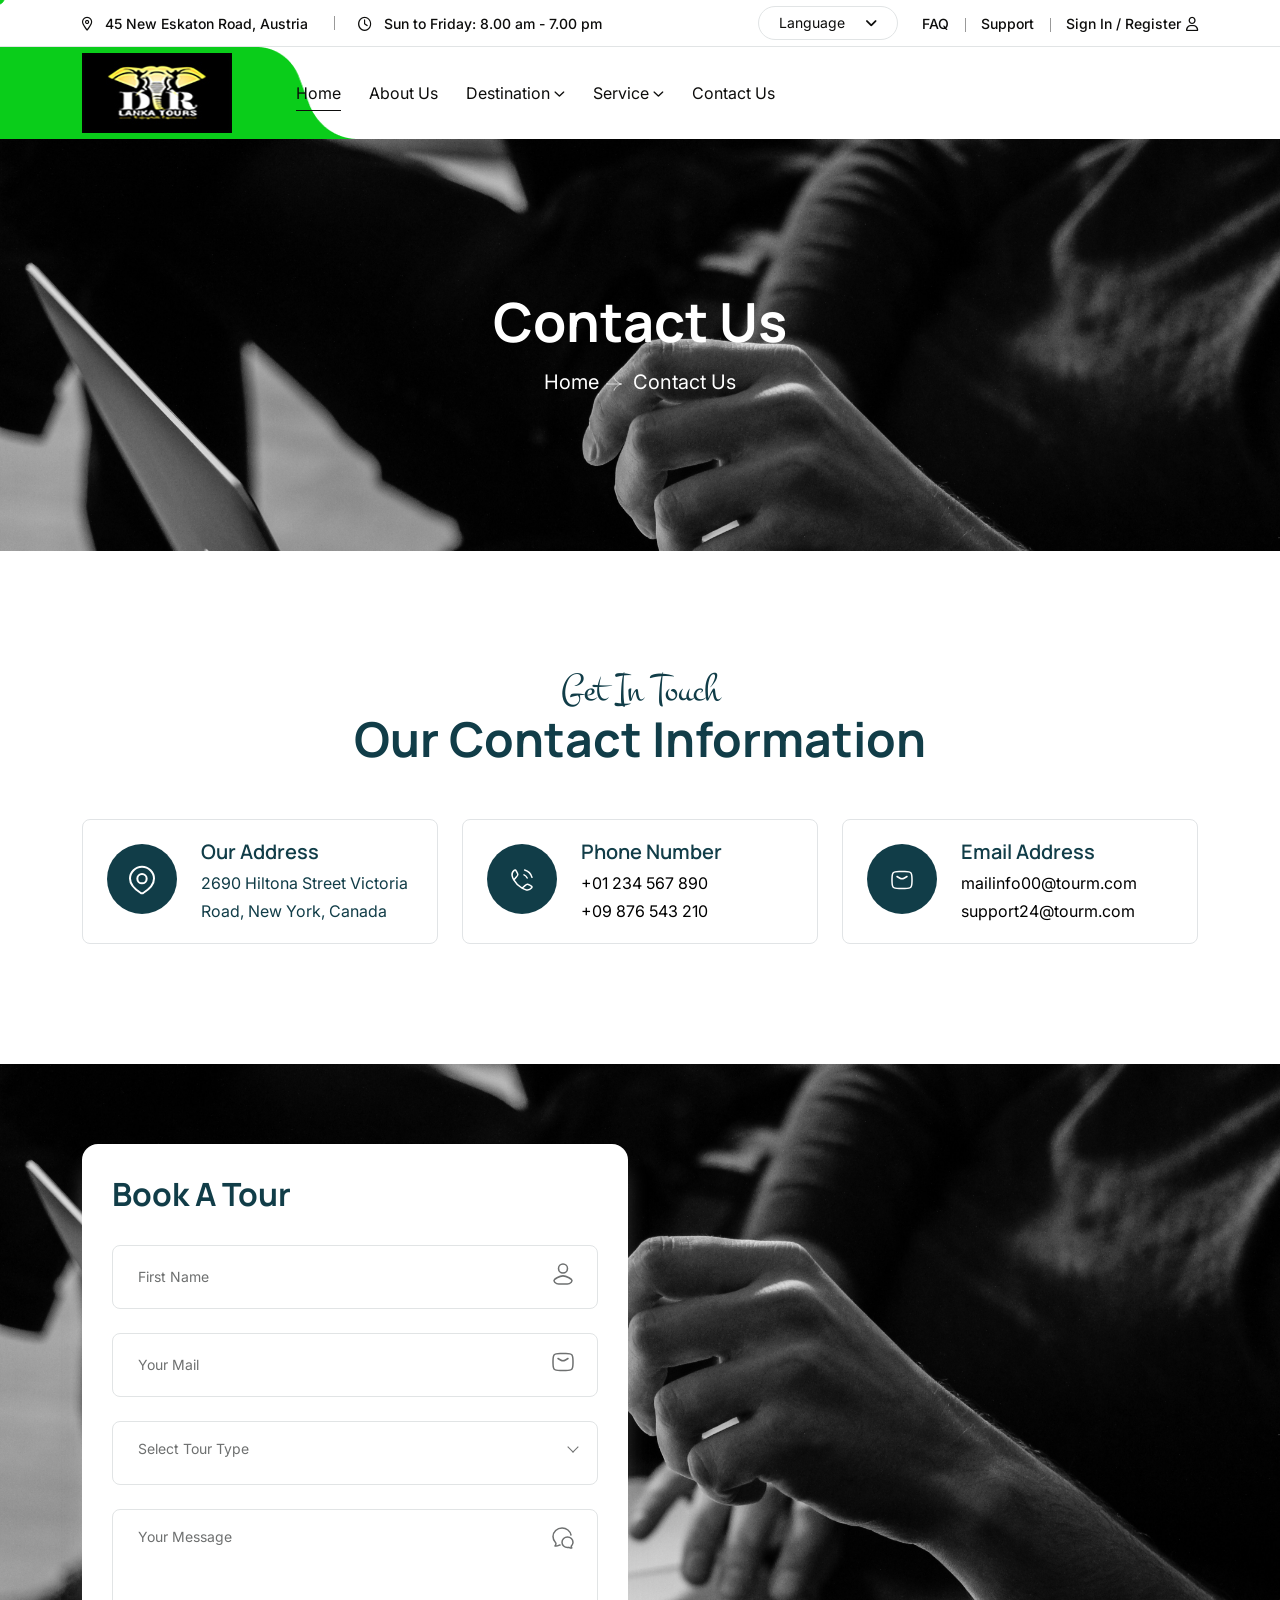
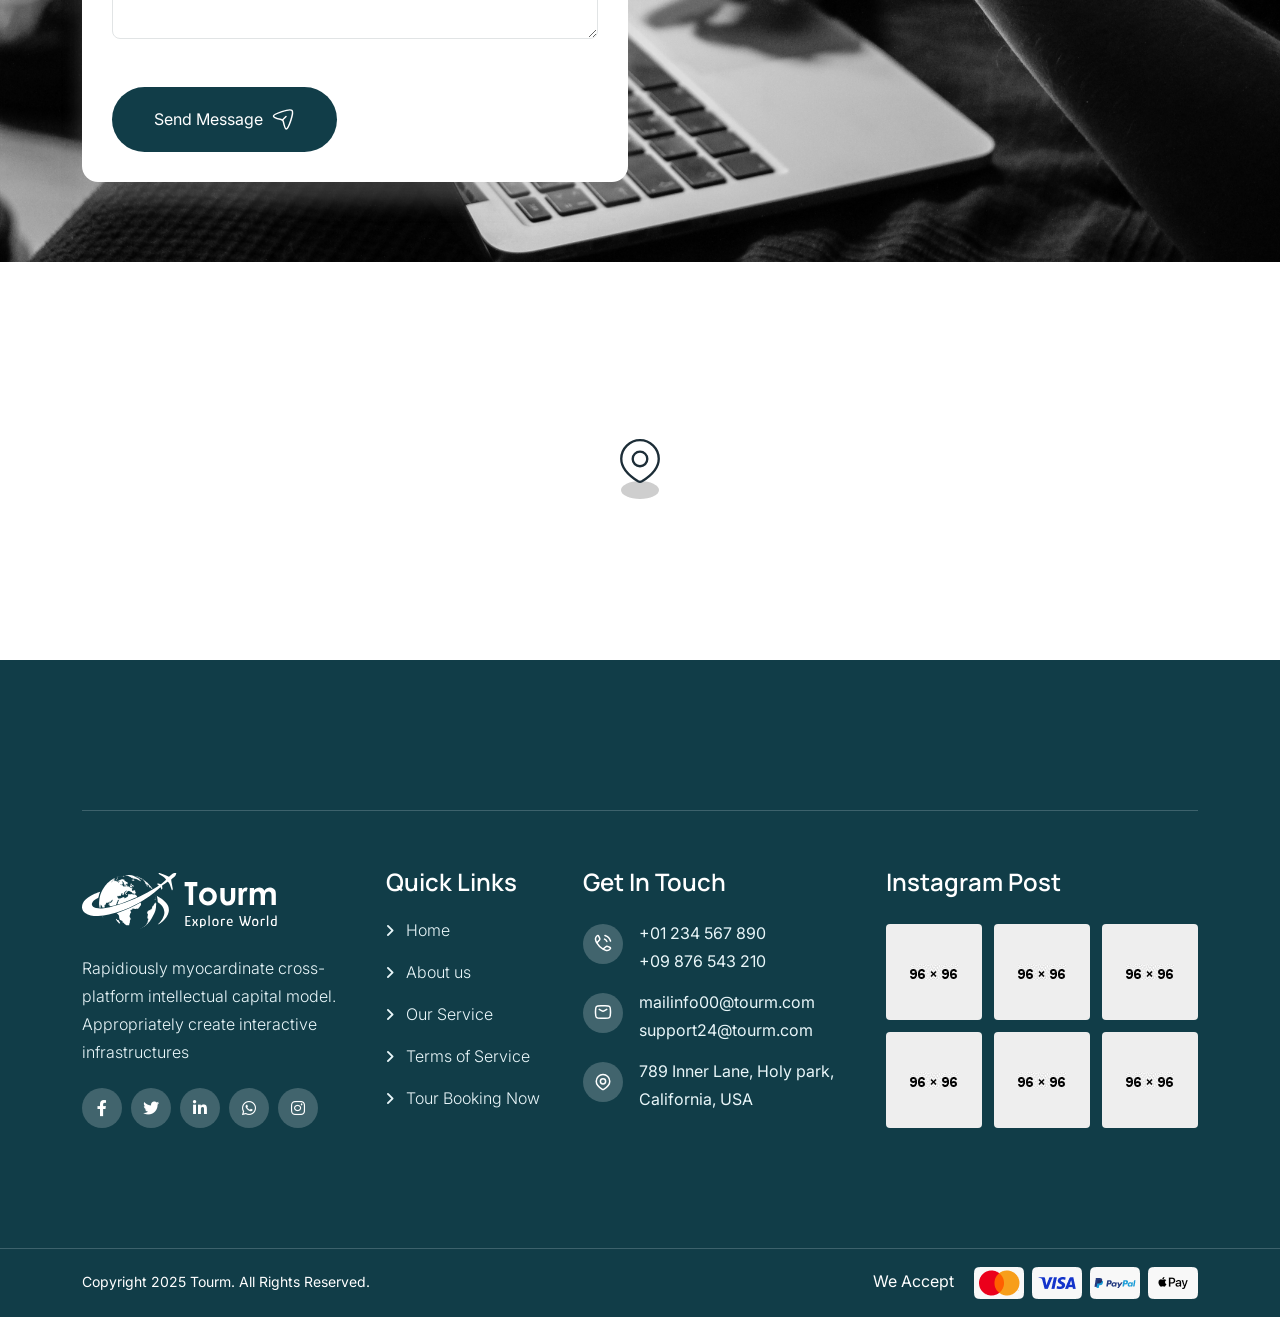
==== commit bfc3e48f: "Added new pages with images" ====
--- a/contact.html
+++ b/contact.html
@@ -39,7 +39,9 @@
     <link rel="preconnect" href="https://fonts.gstatic.com" crossorigin>
     <link rel="preconnect" href="https://fonts.googleapis.com">
     <link rel="preconnect" href="https://fonts.gstatic.com" crossorigin>
-    <link href="https://fonts.googleapis.com/css2?family=Inter:wght@100..900&family=Manrope:wght@200..800&family=Montez&display=swap" rel="stylesheet">
+    <link
+        href="https://fonts.googleapis.com/css2?family=Inter:wght@100..900&family=Manrope:wght@200..800&family=Montez&display=swap"
+        rel="stylesheet">
 
     <!--==============================
 	    All CSS File
@@ -113,7 +115,8 @@
                     <div class="about-logo">
                         <a href="home-travel.html"><img src="assets/img/logo2.svg" alt="Tourm"></a>
                     </div>
-                    <p class="about-text">Rapidiously myocardinate cross-platform intellectual capital model. Appropriately create interactive infrastructures</p>
+                    <p class="about-text">Rapidiously myocardinate cross-platform intellectual capital model.
+                        Appropriately create interactive infrastructures</p>
                     <div class="th-social">
                         <a href="https://www.facebook.com/"><i class="fab fa-facebook-f"></i></a>
                         <a href="https://www.twitter.com/"><i class="fab fa-twitter"></i></a>
@@ -127,25 +130,29 @@
                 <div class="recent-post-wrap">
                     <div class="recent-post">
                         <div class="media-img">
-                            <a href="blog-details.html"><img src="assets/img/blog/recent-post-1-1.jpg" alt="Blog Image"></a>
+                            <a href="blog-details.html"><img src="assets/img/blog/recent-post-1-1.jpg"
+                                    alt="Blog Image"></a>
                         </div>
                         <div class="media-body">
                             <div class="recent-post-meta">
                                 <a href="blog.html"><i class="far fa-calendar"></i>24 Jun , 2025</a>
                             </div>
-                            <h4 class="post-title"><a class="text-inherit" href="blog-details.html">Where Vision Meets Concrete
+                            <h4 class="post-title"><a class="text-inherit" href="blog-details.html">Where Vision Meets
+                                    Concrete
                                     Reality</a></h4>
                         </div>
                     </div>
                     <div class="recent-post">
                         <div class="media-img">
-                            <a href="blog-details.html"><img src="assets/img/blog/recent-post-1-2.jpg" alt="Blog Image"></a>
+                            <a href="blog-details.html"><img src="assets/img/blog/recent-post-1-2.jpg"
+                                    alt="Blog Image"></a>
                         </div>
                         <div class="media-body">
                             <div class="recent-post-meta">
                                 <a href="blog.html"><i class="far fa-calendar"></i>22 Jun , 2025</a>
                             </div>
-                            <h4 class="post-title"><a class="text-inherit" href="blog-details.html">Raising the Bar in Construction.</a></h4>
+                            <h4 class="post-title"><a class="text-inherit" href="blog-details.html">Raising the Bar in
+                                    Construction.</a></h4>
                         </div>
                     </div>
                 </div>
@@ -285,7 +292,8 @@
                     <div class="col-auto d-none d-md-block">
                         <div class="header-links">
                             <ul>
-                                <li class="d-none d-xl-inline-block"><i class="fa-sharp fa-regular  fa-location-dot"></i>
+                                <li class="d-none d-xl-inline-block"><i
+                                        class="fa-sharp fa-regular  fa-location-dot"></i>
                                     <span>45 New Eskaton Road, Austria</span>
                                 </li>
                                 <li class="d-none d-xl-inline-block"><i class="fa-regular fa-clock"></i>
@@ -308,7 +316,8 @@
                                 <ul>
                                     <li class="d-none d-md-inline-block"><a href="faq.html">FAQ</a></li>
                                     <li class="d-none d-md-inline-block"><a href="contact.html">Support</a></li>
-                                    <li><a href="#login-form" class="popup-content">Sign In / Register<i class="fa-regular fa-user"></i></a>
+                                    <li><a href="#login-form" class="popup-content">Sign In / Register<i
+                                                class="fa-regular fa-user"></i></a>
                                     </li>
                                 </ul>
                             </div>
@@ -324,233 +333,15 @@
                     <div class="row align-items-center justify-content-between">
                         <div class="col-auto">
                             <div class="header-logo">
-                                <a href="home-travel.html"><img src="assets/img/logo.svg" alt="Tourm"></a>
+                                <a href="home-travel.html"><img src="assets/img/logo.jpg" alt="Tourm"></a>
                             </div>
                         </div>
                         <div class="col-auto me-xl-auto">
                             <nav class="main-menu d-none d-xl-inline-block">
                                 <ul>
-                                    <li class="menu-item-has-children mega-menu-wrap">
+                                    <li class="mega-menu-wrap">
                                         <a class="active" href="home-travel.html">Home</a>
-                                        <ul class="mega-menu mega-menu-content">
-                                            <li>
-                                                <div class="container">
-                                                    <div class="row gy-4">
-                                                        <div class="col-lg-3">
-                                                            <div class="mega-menu-box">
-                                                                <div class="mega-menu-img">
-                                                                    <img src="assets/img/pages/home-travel.jpg" alt="Home One">
-                                                                    <div class="btn-wrap">
-                                                                        <a target="_blank" href="index.html" class="th-btn">View Demo</a>
-                                                                    </div>
-                                                                </div>
-                                                                <h3 class="mega-menu-title"><a href="index.html"><span>01.</span>Home Travel</a></h3>
-                                                            </div>
-                                                        </div>
-                                                        <div class="col-lg-3">
-                                                            <div class="mega-menu-box">
-                                                                <div class="mega-menu-img">
-                                                                    <img src="assets/img/pages/home-tour.jpg" alt="Home Two">
-                                                                    <div class="btn-wrap">
-                                                                        <a target="_blank" href="home-tour.html" class="th-btn ">View Demo</a>
-                                                                    </div>
-                                                                </div>
-                                                                <h3 class="mega-menu-title"><a href="home-tour.html"><span>02.</span>Home Tour</a></h3>
-                                                            </div>
-                                                        </div>
-                                                        <div class="col-lg-3">
-                                                            <div class="mega-menu-box">
-                                                                <div class="mega-menu-img">
-                                                                    <img src="assets/img/pages/home-agency.jpg" alt="Home Three">
-                                                                    <div class="btn-wrap">
-                                                                        <a target="_blank" href="home-agency.html" class="th-btn ">View Demo</a>
-                                                                    </div>
-                                                                </div>
-                                                                <h3 class="mega-menu-title"><a href="home-agency.html"><span>03.</span>Home Agency</a>
-                                                                </h3>
-                                                            </div>
-                                                        </div>
-                                                        <div class="col-lg-3">
-                                                            <div class="mega-menu-box">
-                                                                <div class="mega-menu-img">
-                                                                    <img src="assets/img/pages/home-yacht.jpg" alt="Home Four">
-                                                                    <div class="btn-wrap">
-                                                                        <a target="_blank" href="home-yacht.html" class="th-btn ">View Demo</a>
-                                                                    </div>
-                                                                </div>
-                                                                <h3 class="mega-menu-title"><a href="home-yacht.html"><span>04.</span>Home Yacht</a>
-                                                                </h3>
-                                                            </div>
-                                                        </div>
-                                                        <div class="col-lg-3">
-                                                            <div class="mega-menu-box">
-                                                                <div class="mega-menu-img">
-                                                                    <img src="assets/img/pages/home-beach.jpg" alt="Home Five">
-                                                                    <div class="btn-wrap">
-                                                                        <a target="_blank" href="home-beach.html" class="th-btn ">View Demo</a>
-                                                                    </div>
-                                                                </div>
-                                                                <h3 class="mega-menu-title"><a href="home-beach.html"><span>05.</span>Home Beach</a>
-                                                                </h3>
-                                                            </div>
-                                                        </div>
-                                                        <div class="col-lg-3">
-                                                            <div class="mega-menu-box">
-                                                                <div class="mega-menu-img">
-                                                                    <img src="assets/img/pages/home-resort.jpg" alt="Home Six">
-                                                                    <div class="btn-wrap">
-                                                                        <a target="_blank" href="home-resort.html" class="th-btn ">View Demo</a>
-                                                                    </div>
-                                                                </div>
-                                                                <h3 class="mega-menu-title"><a href="home-resort.html"><span>06.</span>Home resort</a>
-                                                                </h3>
-                                                            </div>
-                                                        </div>
-                                                        <div class="col-lg-3">
-                                                            <div class="mega-menu-box">
-                                                                <div class="mega-menu-img">
-                                                                    <img src="assets/img/pages/home-countryside-hotel.jpg" alt="Home Six">
-                                                                    <div class="btn-wrap">
-                                                                        <a target="_blank" href="home-countryside-hotel.html" class="th-btn ">View
-                                                                            Demo</a>
-                                                                    </div>
-                                                                </div>
-                                                                <h3 class="mega-menu-title"><a href="home-countryside-hotel.html"><span>07.</span>Home
-                                                                        Countryside Hotel</a></h3>
-                                                            </div>
-                                                        </div>
-                                                        <div class="col-lg-3">
-                                                            <div class="mega-menu-box">
-                                                                <div class="mega-menu-img">
-                                                                    <img src="assets/img/pages/home-forest.jpg" alt="Home Six">
-                                                                    <div class="btn-wrap">
-                                                                        <a target="_blank" href="home-forest.html" class="th-btn ">View Demo</a>
-                                                                    </div>
-                                                                </div>
-                                                                <h3 class="mega-menu-title"><a href="home-forest.html"><span>08.</span>Home Forest</a>
-                                                                </h3>
-                                                            </div>
-                                                        </div>
-                                                        <div class="col-lg-3">
-                                                            <div class="mega-menu-box">
-                                                                <div class="mega-menu-img">
-                                                                    <img src="assets/img/pages/home-hiking.jpg" alt="Home Six">
-                                                                    <div class="btn-wrap">
-                                                                        <a target="_blank" href="home-hiking.html" class="th-btn ">View Demo</a>
-                                                                    </div>
-                                                                </div>
-                                                                <h3 class="mega-menu-title"><a href="home-hiking.html"><span>09.</span>Home Hiking</a>
-                                                                </h3>
-                                                            </div>
-                                                        </div>
-                                                        <div class="col-lg-3">
-                                                            <div class="mega-menu-box">
-                                                                <div class="mega-menu-img">
-                                                                    <img src="assets/img/pages/home-hiking-2.jpg" alt="Home ten">
-                                                                    <div class="btn-wrap">
-                                                                        <a target="_blank" href="home-hiking-2.html" class="th-btn ">View Demo</a>
-                                                                    </div>
-                                                                </div>
-                                                                <h3 class="mega-menu-title"><a href="home-hiking-2.html"><span>10.</span>Home Hiking
-                                                                        Style 2</a>
-                                                                </h3>
-                                                            </div>
-                                                        </div>
-                                                        <div class="col-lg-3">
-                                                            <div class="mega-menu-box">
-                                                                <div class="mega-menu-img">
-                                                                    <img src="assets/img/pages/home-cruise-tour.jpg" alt="Home ten">
-                                                                    <div class="btn-wrap">
-                                                                        <a target="_blank" href="home-cruise-tour.html" class="th-btn ">View Demo</a>
-                                                                    </div>
-                                                                </div>
-                                                                <h3 class="mega-menu-title"><a href="home-cruise-tour.html"><span>11.</span>Home Cruise
-                                                                        Tour</a>
-                                                                </h3>
-                                                            </div>
-                                                        </div>
-                                                        <div class="col-lg-3">
-                                                            <div class="mega-menu-box">
-                                                                <div class="mega-menu-img">
-                                                                    <img src="assets/img/pages/home-travel-agency.jpg" alt="Home ten">
-                                                                    <div class="btn-wrap">
-                                                                        <a target="_blank" href="home-travel-agency.html" class="th-btn ">View Demo</a>
-                                                                    </div>
-                                                                </div>
-                                                                <h3 class="mega-menu-title"><a href="home-travel-agency.html"><span>12.</span>Home
-                                                                        Travel Agency</a>
-                                                                </h3>
-                                                            </div>
-                                                        </div>
-                                                        <div class="col-lg-3">
-                                                            <div class="mega-menu-box">
-                                                                <div class="mega-menu-img">
-                                                                    <img src="assets/img/pages/home-museum-tour.jpg" alt="Home ten">
-                                                                    <div class="btn-wrap">
-                                                                        <a target="_blank" href="home-museum-tour.html" class="th-btn ">View Demo</a>
-                                                                    </div>
-                                                                </div>
-                                                                <h3 class="mega-menu-title"><a href="home-museum-tour.html"><span>13.</span>Home Museum
-                                                                        Tour</a>
-                                                                </h3>
-                                                            </div>
-                                                        </div>
-                                                        <div class="col-lg-3">
-                                                            <div class="mega-menu-box">
-                                                                <div class="mega-menu-img">
-                                                                    <img src="assets/img/pages/home-worldwide-tour.jpg" alt="Home ten">
-                                                                    <div class="btn-wrap">
-                                                                        <a target="_blank" href="home-worldwide-tour.html" class="th-btn ">View Demo</a>
-                                                                    </div>
-                                                                </div>
-                                                                <h3 class="mega-menu-title"><a href="home-worldwide-tour.html"><span>14.</span>Home
-                                                                        Worldwide Tour</a>
-                                                                </h3>
-                                                            </div>
-                                                        </div>
-                                                        <div class="col-lg-3">
-                                                            <div class="mega-menu-box">
-                                                                <div class="mega-menu-img">
-                                                                    <img src="assets/img/pages/home-city-tour.jpg" alt="Home ten">
-                                                                    <div class="btn-wrap">
-                                                                        <a target="_blank" href="home-city-tour.html" class="th-btn ">View Demo</a>
-                                                                    </div>
-                                                                </div>
-                                                                <h3 class="mega-menu-title"><a href="home-city-tour.html"><span>15.</span>Home
-                                                                        City Tour</a>
-                                                                </h3>
-                                                            </div>
-                                                        </div>
-                                                        <div class="col-lg-3">
-                                                            <div class="mega-menu-box">
-                                                                <div class="mega-menu-img">
-                                                                    <img src="assets/img/pages/home-winter-holiday-travel.jpg" alt="Home ten">
-                                                                    <div class="btn-wrap">
-                                                                        <a target="_blank" href="home-winter-holiday-travel.html" class="th-btn ">View Demo</a>
-                                                                    </div>
-                                                                </div>
-                                                                <h3 class="mega-menu-title"><a href="home-winter-holiday-travel.html"><span>16.</span> Home Winter Holiday Travel</a>
-                                                                </h3>
-                                                            </div>
-                                                        </div>
-                                                        <div class="col-lg-3">
-                                                            <div class="mega-menu-box">
-                                                                <div class="mega-menu-img">
-                                                                    <img src="assets/img/pages/home-traveler.jpg" alt="Home ten">
-                                                                    <div class="btn-wrap">
-                                                                        <a target="_blank" href="home-traveler.html" class="th-btn ">View Demo</a>
-                                                                    </div>
-                                                                </div>
-                                                                <h3 class="mega-menu-title"><a href="home-traveler.html"><span>17.</span> Home Traveler</a>
-                                                                </h3>
-                                                            </div>
-                                                        </div>
-
-
-                                                    </div>
-                                                </div>
-                                            </li>
-                                        </ul>
+
                                     </li>
                                     <li><a href="about.html">About Us</a></li>
                                     <li class="menu-item-has-children">
@@ -567,54 +358,15 @@
                                             <li><a href="service-details.html">Service Details</a></li>
                                         </ul>
                                     </li>
-                                    <li class="menu-item-has-children">
-                                        <a href="#">Activities</a>
-                                        <ul class="sub-menu">
-                                            <li><a href="activities.html">activities</a></li>
-                                            <li><a href="activities-details.html">activities Details</a></li>
-                                        </ul>
-                                    </li>
-                                    <li class="menu-item-has-children">
-                                        <a href="#">Pages</a>
-                                        <ul class="sub-menu">
-                                            <li class="menu-item-has-children">
-                                                <a href="#">Shop</a>
-                                                <ul class="sub-menu">
-                                                    <li><a href="shop.html">Shop</a></li>
-                                                    <li><a href="shop-details.html">Shop Details</a></li>
-                                                    <li><a href="cart.html">Cart Page</a></li>
-                                                    <li><a href="checkout.html">Checkout</a></li>
-                                                    <li><a href="wishlist.html">Wishlist</a></li>
-                                                </ul>
-                                            </li>
-
-                                            <li><a href="gallery.html">Gallery</a></li>
-                                            <li><a href="tour.html">Our Tour</a></li>
-                                            <li><a href="tour-details.html">Tour Details</a></li>
-                                            <li><a href="resort.html">Resort page</a></li>
-                                            <li><a href="resort-details.html">Resort Details</a></li>
-                                            <li><a href="tour-details.html">Tour Details</a></li>
-                                            <li><a href="tour-guide.html">Tour Guider</a></li>
-                                            <li><a href="tour-guider-details.html">Tour Guider Details</a></li>
-                                            <li><a href="faq.html">Faq Page</a></li>
-                                            <li><a href="price.html">Price Package</a></li>
-                                            <li><a href="error.html">Error Page</a></li>
-                                        </ul>
-
-                                    </li>
-                                    <li class="menu-item-has-children">
-                                        <a href="#">Blog</a>
-                                        <ul class="sub-menu">
-                                            <li><a href="blog.html">Blog</a></li>
-                                            <li><a href="blog-details.html">Blog Details</a></li>
-                                        </ul>
-                                    </li>
+
+
                                     <li>
                                         <a href="contact.html">Contact us</a>
                                     </li>
                                 </ul>
                             </nav>
-                            <button type="button" class="th-menu-toggle d-block d-xl-none"><i class="far fa-bars"></i></button>
+                            <button type="button" class="th-menu-toggle d-block d-xl-none"><i
+                                    class="far fa-bars"></i></button>
                         </div>
                         <div class="col-auto d-none d-xl-block">
                             <div class="header-button">
@@ -631,7 +383,7 @@
     <!--==============================
     Breadcumb
 ============================== -->
-    <div class="breadcumb-wrapper " data-bg-src="assets/img/bg/breadcumb-bg.jpg">
+    <div class="breadcumb-wrapper " data-bg-src="assets/img/contactus.jpg">
         <div class="container">
             <div class="breadcumb-content">
                 <h1 class="breadcumb-title">Contact Us</h1>
@@ -682,8 +434,10 @@
                         </div>
                         <div class="about-contact-details">
                             <h6 class="box-title">Email Address</h6>
-                            <p class="about-contact-details-text"><a href="mailto:mailinfo00@tourm.com">mailinfo00@tourm.com</a></p>
-                            <p class="about-contact-details-text"><a href="mailto:support24@tourm.com">support24@tourm.com</a></p>
+                            <p class="about-contact-details-text"><a
+                                    href="mailto:mailinfo00@tourm.com">mailinfo00@tourm.com</a></p>
+                            <p class="about-contact-details-text"><a
+                                    href="mailto:support24@tourm.com">support24@tourm.com</a></p>
                         </div>
                     </div>
                 </div>
@@ -692,12 +446,13 @@
     </div><!--==============================
 Video Area  
 ==============================-->
-    <div class="space-extra2-top space-extra2-bottom" data-bg-src="assets/img/bg/video_bg_1.jpg">
+    <div class="space-extra2-top space-extra2-bottom" data-bg-src="assets/img/contactus.jpg">
         <div class="container">
             <div class="row flex-row-reverse justify-content-center align-items-center">
                 <div class="col-lg-6">
                     <div class="video-box1">
-                        <a href="https://www.youtube.com/watch?v=cQfIUPw72Dk" class="play-btn style2 popup-video"><i class="fa-sharp fa-solid fa-play"></i></a>
+                        <!-- <a href="https://www.youtube.com/watch?v=cQfIUPw72Dk" class="play-btn style2 popup-video"><i
+                                class="fa-sharp fa-solid fa-play"></i></a> -->
                     </div>
 
                 </div>
@@ -707,11 +462,13 @@
                             <h3 class="sec-title mb-30 text-capitalize">Book a tour</h3>
                             <div class="row">
                                 <div class="col-12 form-group">
-                                    <input type="text" class="form-control" name="name" id="name3" placeholder="First Name">
+                                    <input type="text" class="form-control" name="name" id="name3"
+                                        placeholder="First Name">
                                     <img src="assets/img/icon/user.svg" alt="">
                                 </div>
                                 <div class="col-12 form-group">
-                                    <input type="email" class="form-control" name="email3" id="email3" placeholder="Your Mail">
+                                    <input type="email" class="form-control" name="email3" id="email3"
+                                        placeholder="Your Mail">
                                     <img src="assets/img/icon/mail.svg" alt="">
                                 </div>
                                 <div class="form-group col-12">
@@ -726,10 +483,12 @@
                                     </select>
                                 </div>
                                 <div class="form-group col-12">
-                                    <textarea name="message" id="message" cols="30" rows="3" class="form-control" placeholder="Your Message"></textarea>
+                                    <textarea name="message" id="message" cols="30" rows="3" class="form-control"
+                                        placeholder="Your Message"></textarea>
                                     <img src="assets/img/icon/chat.svg" alt="">
                                 </div>
-                                <div class="form-btn col-12 mt-24"><button type="submit" class="th-btn style3">Send message
+                                <div class="form-btn col-12 mt-24"><button type="submit" class="th-btn style3">Send
+                                        message
                                         <img src="assets/img/icon/plane.svg" alt=""></button>
                                 </div>
                             </div>
@@ -745,7 +504,9 @@
     <div class="">
         <div class="container-fluid">
             <div class="contact-map style2">
-                <iframe src="https://www.google.com/maps/embed?pb=!1m18!1m12!1m3!1d3644.7310056272386!2d89.2286059153658!3d24.00527418490799!2m3!1f0!2f0!3f0!3m2!1i1024!2i768!4f13.1!3m3!1m2!1s0x39fe9b97badc6151%3A0x30b048c9fb2129bc!2sAngfuztheme!5e0!3m2!1sen!2sbd!4v1651028958211!5m2!1sen!2sbd" allowfullscreen="" loading="lazy"></iframe>
+                <iframe
+                    src="https://www.google.com/maps/embed?pb=!1m18!1m12!1m3!1d3644.7310056272386!2d89.2286059153658!3d24.00527418490799!2m3!1f0!2f0!3f0!3m2!1i1024!2i768!4f13.1!3m3!1m2!1s0x39fe9b97badc6151%3A0x30b048c9fb2129bc!2sAngfuztheme!5e0!3m2!1sen!2sbd!4v1651028958211!5m2!1sen!2sbd"
+                    allowfullscreen="" loading="lazy"></iframe>
                 <div class="contact-icon">
                     <img src="assets/img/icon/location-dot3.svg" alt="">
                 </div>
@@ -761,14 +522,14 @@
                     <div class="newsletter-top">
                         <div class="row gy-4 align-items-center">
                             <div class="col-lg-5">
-                                <h2 class="newsletter-title text-white text-capitalize mb-0">get updated the latest
-                                    newsletter</h2>
+                                <!-- <h2 class="newsletter-title text-white text-capitalize mb-0">get updated the latest
+                                    newsletter</h2> -->
                             </div>
                             <div class="col-lg-7">
-                                <form class="newsletter-form style2">
+                                <!-- <form class="newsletter-form style2">
                                     <input class="form-control " type="email" placeholder="Enter Email" required="">
                                     <button type="submit" class="th-btn style1">Subscribe Now <img src="assets/img/icon/plane2.svg" alt=""></button>
-                                </form>
+                                </form> -->
                             </div>
                         </div>
                     </div>
@@ -780,7 +541,8 @@
                                 <div class="about-logo">
                                     <a href="home-travel.html"><img src="assets/img/logo-white.svg" alt="Tourm"></a>
                                 </div>
-                                <p class="about-text">Rapidiously myocardinate cross-platform intellectual capital model. Appropriately create interactive infrastructures</p>
+                                <p class="about-text">Rapidiously myocardinate cross-platform intellectual capital
+                                    model. Appropriately create interactive infrastructures</p>
                                 <div class="th-social">
                                     <a href="https://www.facebook.com/"><i class="fab fa-facebook-f"></i></a>
                                     <a href="https://www.twitter.com/"><i class="fab fa-twitter"></i></a>
@@ -824,8 +586,10 @@
                                         <img src="assets/img/icon/envelope.svg" alt="img">
                                     </div>
                                     <div class="details">
-                                        <p><a href="mailto:mailinfo00@tourm.com" class="info-box_link">mailinfo00@tourm.com</a></p>
-                                        <p><a href="mailto:support24@tourm.com" class="info-box_link">support24@tourm.com</a></p>
+                                        <p><a href="mailto:mailinfo00@tourm.com"
+                                                class="info-box_link">mailinfo00@tourm.com</a></p>
+                                        <p><a href="mailto:support24@tourm.com"
+                                                class="info-box_link">support24@tourm.com</a></p>
                                     </div>
                                 </div>
                                 <div class="info-box_text">
@@ -843,27 +607,33 @@
                             <div class="sidebar-gallery">
                                 <div class="gallery-thumb">
                                     <img src="assets/img/widget/gallery_1_1.jpg" alt="Gallery Image">
-                                    <a target="_blank" href="https://www.instagram.com/" class="gallery-btn"><i class="fab fa-instagram"></i></a>
+                                    <a target="_blank" href="https://www.instagram.com/" class="gallery-btn"><i
+                                            class="fab fa-instagram"></i></a>
                                 </div>
                                 <div class="gallery-thumb">
                                     <img src="assets/img/widget/gallery_1_2.jpg" alt="Gallery Image">
-                                    <a target="_blank" href="https://www.instagram.com/" class="gallery-btn"><i class="fab fa-instagram"></i></a>
+                                    <a target="_blank" href="https://www.instagram.com/" class="gallery-btn"><i
+                                            class="fab fa-instagram"></i></a>
                                 </div>
                                 <div class="gallery-thumb">
                                     <img src="assets/img/widget/gallery_1_3.jpg" alt="Gallery Image">
-                                    <a target="_blank" href="https://www.instagram.com/" class="gallery-btn"><i class="fab fa-instagram"></i></a>
+                                    <a target="_blank" href="https://www.instagram.com/" class="gallery-btn"><i
+                                            class="fab fa-instagram"></i></a>
                                 </div>
                                 <div class="gallery-thumb">
                                     <img src="assets/img/widget/gallery_1_4.jpg" alt="Gallery Image">
-                                    <a target="_blank" href="https://www.instagram.com/" class="gallery-btn"><i class="fab fa-instagram"></i></a>
+                                    <a target="_blank" href="https://www.instagram.com/" class="gallery-btn"><i
+                                            class="fab fa-instagram"></i></a>
                                 </div>
                                 <div class="gallery-thumb">
                                     <img src="assets/img/widget/gallery_1_5.jpg" alt="Gallery Image">
-                                    <a target="_blank" href="https://www.instagram.com/" class="gallery-btn"><i class="fab fa-instagram"></i></a>
+                                    <a target="_blank" href="https://www.instagram.com/" class="gallery-btn"><i
+                                            class="fab fa-instagram"></i></a>
                                 </div>
                                 <div class="gallery-thumb">
                                     <img src="assets/img/widget/gallery_1_6.jpg" alt="Gallery Image">
-                                    <a target="_blank" href="https://www.instagram.com/" class="gallery-btn"><i class="fab fa-instagram"></i></a>
+                                    <a target="_blank" href="https://www.instagram.com/" class="gallery-btn"><i
+                                            class="fab fa-instagram"></i></a>
                                 </div>
                             </div>
                         </div>
@@ -875,7 +645,8 @@
             <div class="container">
                 <div class="row justify-content-between align-items-center">
                     <div class="col-md-6">
-                        <p class="copyright-text">Copyright 2025 <a href="home-travel.html">Tourm</a>. All Rights Reserved.</p>
+                        <p class="copyright-text">Copyright 2025 <a href="home-travel.html">Tourm</a>. All Rights
+                            Reserved.</p>
                     </div>
                     <div class="col-md-6 text-end d-none d-md-block">
                         <div class="footer-card">
@@ -899,7 +670,8 @@
     <!-- Scroll To Top -->
     <div class="scroll-top">
         <svg class="progress-circle svg-content" width="100%" height="100%" viewBox="-1 -1 102 102">
-            <path d="M50,1 a49,49 0 0,1 0,98 a49,49 0 0,1 0,-98" style="transition: stroke-dashoffset 10ms linear 0s; stroke-dasharray: 307.919, 307.919; stroke-dashoffset: 307.919;">
+            <path d="M50,1 a49,49 0 0,1 0,98 a49,49 0 0,1 0,-98"
+                style="transition: stroke-dashoffset 10ms linear 0s; stroke-dasharray: 307.919, 307.919; stroke-dashoffset: 307.919;">
             </path>
         </svg>
     </div>
@@ -909,10 +681,13 @@
     <div id="login-form" class="popup-login-register mfp-hide">
         <ul class="nav" id="pills-tab" role="tablist">
             <li class="nav-item" role="presentation">
-                <button class="nav-menu" id="pills-home-tab" data-bs-toggle="pill" data-bs-target="#pills-home" type="button" role="tab" aria-controls="pills-home" aria-selected="false">Login</button>
+                <button class="nav-menu" id="pills-home-tab" data-bs-toggle="pill" data-bs-target="#pills-home"
+                    type="button" role="tab" aria-controls="pills-home" aria-selected="false">Login</button>
             </li>
             <li class="nav-item" role="presentation">
-                <button class="nav-menu active" id="pills-profile-tab" data-bs-toggle="pill" data-bs-target="#pills-profile" type="button" role="tab" aria-controls="pills-profile" aria-selected="true">Register</button>
+                <button class="nav-menu active" id="pills-profile-tab" data-bs-toggle="pill"
+                    data-bs-target="#pills-profile" type="button" role="tab" aria-controls="pills-profile"
+                    aria-selected="true">Register</button>
             </li>
         </ul>
         <div class="tab-content" id="pills-tabContent">
@@ -927,7 +702,8 @@
                             </div>
                             <div class="form-group col-12">
                                 <label>Password</label>
-                                <input type="password" class="form-control" name="pasword" id="pasword" required="required">
+                                <input type="password" class="form-control" name="pasword" id="pasword"
+                                    required="required">
                             </div>
 
                             <div class="form-btn mb-20 col-12">
@@ -941,7 +717,8 @@
                     </form>
                 </div>
             </div>
-            <div class="tab-pane fade active show" id="pills-profile" role="tabpanel" aria-labelledby="pills-profile-tab">
+            <div class="tab-pane fade active show" id="pills-profile" role="tabpanel"
+                aria-labelledby="pills-profile-tab">
                 <h3 class="th-form-title mb-30">Sign in to your account</h3>
                 <form action="mail.php" method="POST" class="login-form ajax-contact">
                     <div class="row">
@@ -963,7 +740,8 @@
                         </div>
                         <div class="form-group col-12">
                             <label for="new_email_confirm">Confirm email*</label>
-                            <input type="text" class="form-control" name="new_email_confirm" id="new_email_confirm" required="required">
+                            <input type="text" class="form-control" name="new_email_confirm" id="new_email_confirm"
+                                required="required">
                         </div>
                         <div class="statement">
                             <span class="register-notes">A password will be emailed to you.</span>
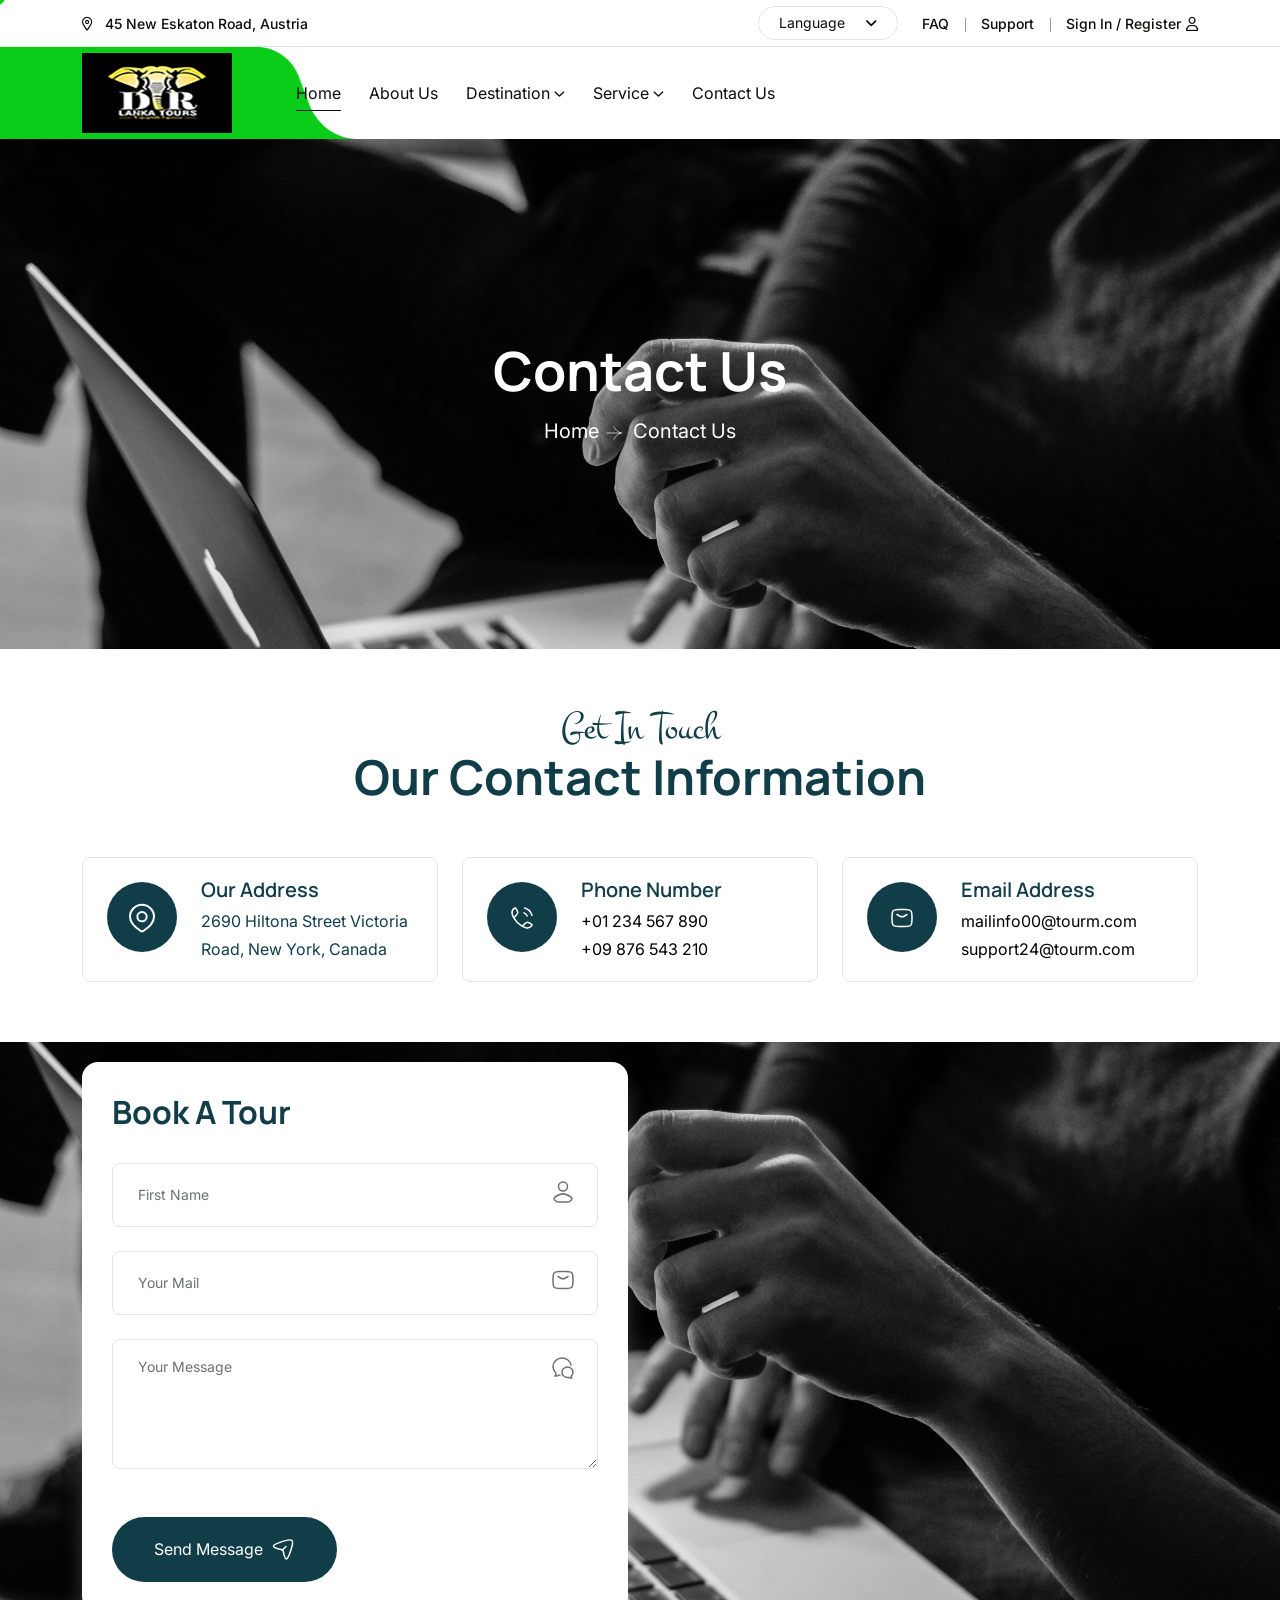
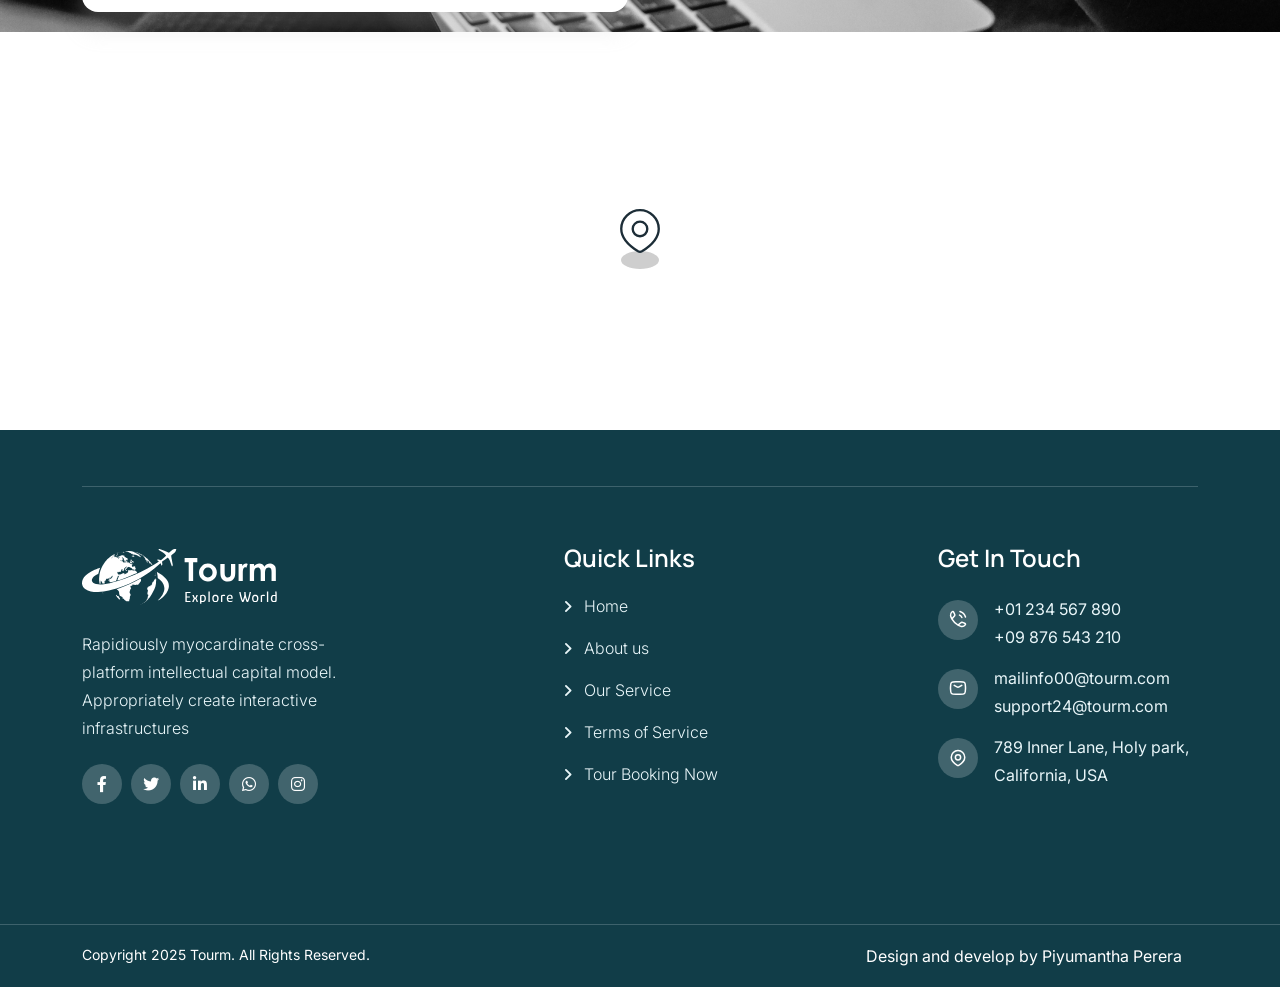
==== commit 4cd2a2b9: "Changed main page and added content in about us page" ====
--- a/contact.html
+++ b/contact.html
@@ -85,21 +85,31 @@
     <div id="preloader" class="preloader ">
         <button class="th-btn preloaderCls">Cancel Preloader </button>
         <div class="preloader-inner">
-            <img src="assets/img/logo3.svg" alt="">
+            <img src="assets/img/logo.jpeg" alt="Logo">
         </div>
 
         <div id="loader" class="th-preloader">
             <div class="animation-preloader">
                 <div class="txt-loading">
+                    <span preloader-text="T" class="characters">D </span>
+
+                    <span preloader-text="O" class="characters">I </span>
+
+                    <span preloader-text="U" class="characters">R </span>
+
+                    <span preloader-text="R" class="characters">L </span>
+
+                    <span preloader-text="A" class="characters">A </span>
+                    <span preloader-text="N" class="characters">N </span>
+                    <span preloader-text="K" class="characters">K </span>
+                    <span preloader-text="A" class="characters">A </span>
+
                     <span preloader-text="T" class="characters">T </span>
-
                     <span preloader-text="O" class="characters">O </span>
-
                     <span preloader-text="U" class="characters">U </span>
-
                     <span preloader-text="R" class="characters">R </span>
-
-                    <span preloader-text="M" class="characters">M </span>
+                    <span preloader-text="S" class="characters">S </span>
+
                 </div>
             </div>
         </div>
@@ -296,9 +306,9 @@
                                         class="fa-sharp fa-regular  fa-location-dot"></i>
                                     <span>45 New Eskaton Road, Austria</span>
                                 </li>
-                                <li class="d-none d-xl-inline-block"><i class="fa-regular fa-clock"></i>
+                                <!-- <li class="d-none d-xl-inline-block"><i class="fa-regular fa-clock"></i>
                                     <span>Sun to Friday: 8.00 am - 7.00 pm</span>
-                                </li>
+                                </li> -->
                             </ul>
                         </div>
                     </div>
@@ -471,7 +481,7 @@
                                         placeholder="Your Mail">
                                     <img src="assets/img/icon/mail.svg" alt="">
                                 </div>
-                                <div class="form-group col-12">
+                                <!-- <div class="form-group col-12">
                                     <select name="subject" id="subject" class="form-select nice-select">
                                         <option value="Select Tour Type" selected disabled>Select Tour Type
                                         </option>
@@ -481,7 +491,7 @@
                                         <option value="Scandinavia">Scandinavia</option>
                                         <option value="Western Europe">Western Europe</option>
                                     </select>
-                                </div>
+                                </div> -->
                                 <div class="form-group col-12">
                                     <textarea name="message" id="message" cols="30" rows="3" class="form-control"
                                         placeholder="Your Message"></textarea>
@@ -601,7 +611,7 @@
                             </div>
                         </div>
                     </div>
-                    <div class="col-md-6 col-xl-auto">
+                    <!-- <div class="col-md-6 col-xl-auto">
                         <div class="widget footer-widget">
                             <h3 class="widget_title">Instagram Post</h3>
                             <div class="sidebar-gallery">
@@ -637,7 +647,7 @@
                                 </div>
                             </div>
                         </div>
-                    </div>
+                    </div> -->
                 </div>
             </div>
         </div>
@@ -650,8 +660,8 @@
                     </div>
                     <div class="col-md-6 text-end d-none d-md-block">
                         <div class="footer-card">
-                            <span class="title">We Accept</span>
-                            <img src="assets/img/shape/cards.png" alt="">
+                            <span class="title">Design and develop by Piyumantha Perera</span>
+                            <!-- <img src="assets/img/shape/cards.png" alt=""> -->
                         </div>
                     </div>
                 </div>
--- a/assets/css/style.css
+++ b/assets/css/style.css
@@ -110,7 +110,7 @@
   --icon-font: "Font Awesome 6 Pro";
   --main-container: 1320px;
   --container-gutters: 24px;
-  --section-space: 120px;
+  --section-space: 60px;
   --section-space-mobile: 80px;
   --section-title-space: 60px;
   --ripple-ani-duration: 2s;
@@ -8131,6 +8131,200 @@
   }
 }
 
+/* whats app */
+/* ========== WHATSAPP BUTTON WITH ENHANCED BLINK & POPUP SHADOW ========== */
+.whatsapp-wrapper {
+  position: fixed;
+  bottom: 20px;
+  right: 20px;
+  z-index: 999;
+}
+
+.whatsapp-float {
+  width: 55px;
+  height: 55px;
+  background-color: #25D366;
+  border-radius: 50%;
+  display: flex;
+  align-items: center;
+  justify-content: center;
+  box-shadow: 0 6px 20px rgba(37, 211, 102, 0.4);
+  transition: all 0.3s ease;
+  text-decoration: none;
+  animation: pulseStrong 1.2s infinite;
+  /* FASTER BLINK - changed from 2s to 1.2s */
+  position: relative;
+}
+
+.whatsapp-float:hover {
+  transform: scale(1.1);
+  box-shadow: 0 10px 28px rgba(37, 211, 102, 0.5);
+  animation: none;
+  /* Stop blinking on hover */
+}
+
+.whatsapp-icon {
+  width: 30px;
+  height: 30px;
+  fill: white;
+}
+
+/* ENHANCED PULSE ANIMATION - Larger Ring, Stronger Blink */
+@keyframes pulseStrong {
+  0% {
+    box-shadow: 0 0 0 0 rgba(37, 211, 102, 0.8);
+    transform: scale(1);
+  }
+
+  40% {
+    transform: scale(1.05);
+    /* Slight bounce */
+  }
+
+  70% {
+    box-shadow: 0 0 0 28px rgba(37, 211, 102, 0);
+    /* LARGER RING - increased from 18px to 28px */
+    transform: scale(1);
+  }
+
+  100% {
+    box-shadow: 0 0 0 0 rgba(37, 211, 102, 0);
+    transform: scale(1);
+  }
+}
+
+/* Enhanced Tooltip/Popup Styles with Stronger Shadow */
+.whatsapp-tooltip {
+  position: absolute;
+  bottom: 70px;
+  right: 0;
+  background: linear-gradient(135deg, #ffffff 0%, #f8f9fa 100%);
+  color: #1e2a3a;
+  padding: 12px 22px;
+  border-radius: 50px;
+  font-size: 14px;
+  font-weight: 600;
+  white-space: nowrap;
+  /* ENHANCED SHADOW - Multiple layers for depth */
+  box-shadow:
+    0 15px 35px rgba(0, 0, 0, 0.25),
+    0 5px 12px rgba(0, 0, 0, 0.15),
+    0 0 0 1px rgba(37, 211, 102, 0.2);
+  opacity: 0;
+  visibility: hidden;
+  transform: translateY(10px);
+  transition: all 0.3s cubic-bezier(0.68, -0.55, 0.265, 1.55);
+  pointer-events: none;
+  z-index: 1000;
+  font-family: 'Inter', sans-serif;
+  letter-spacing: 0.3px;
+  backdrop-filter: blur(0px);
+}
+
+/* Enhanced arrow with shadow */
+.whatsapp-tooltip .tooltip-arrow {
+  position: absolute;
+  bottom: -8px;
+  right: 20px;
+  width: 0;
+  height: 0;
+  border-left: 10px solid transparent;
+  border-right: 10px solid transparent;
+  border-top: 10px solid #ffffff;
+  filter: drop-shadow(0 4px 3px rgba(0, 0, 0, 0.15));
+}
+
+/* Add secondary shadow effect behind arrow */
+.whatsapp-tooltip::after {
+  content: '';
+  position: absolute;
+  bottom: -10px;
+  right: 18px;
+  width: 24px;
+  height: 10px;
+  background: transparent;
+  filter: blur(3px);
+  z-index: -1;
+}
+
+/* Show tooltip on hover with enhanced animation */
+.whatsapp-wrapper:hover .whatsapp-tooltip {
+  opacity: 1;
+  visibility: visible;
+  transform: translateY(-5px);
+}
+
+/* Enhanced popup animation on load */
+.whatsapp-tooltip.show-on-load {
+  animation: slideInPopupEnhanced 0.5s cubic-bezier(0.68, -0.55, 0.265, 1.55) forwards;
+}
+
+@keyframes slideInPopupEnhanced {
+  0% {
+    opacity: 0;
+    visibility: visible;
+    transform: translateY(20px) scale(0.9);
+    box-shadow: 0 5px 15px rgba(0, 0, 0, 0.1);
+  }
+
+  100% {
+    opacity: 1;
+    visibility: visible;
+    transform: translateY(-5px) scale(1);
+    box-shadow:
+      0 15px 35px rgba(0, 0, 0, 0.25),
+      0 5px 12px rgba(0, 0, 0, 0.15);
+  }
+}
+
+/* Auto-hide animation */
+.whatsapp-tooltip.auto-hide {
+  animation: slideOutPopupEnhanced 0.5s ease forwards;
+}
+
+@keyframes slideOutPopupEnhanced {
+  0% {
+    opacity: 1;
+    visibility: visible;
+    transform: translateY(-5px) scale(1);
+  }
+
+  100% {
+    opacity: 0;
+    visibility: hidden;
+    transform: translateY(20px) scale(0.9);
+  }
+}
+
+/* Mobile responsive adjustments */
+@media (max-width: 768px) {
+  .whatsapp-float {
+    width: 50px;
+    height: 50px;
+  }
+
+  .whatsapp-icon {
+    width: 26px;
+    height: 26px;
+  }
+
+  .whatsapp-tooltip {
+    font-size: 12px;
+    padding: 10px 18px;
+    white-space: nowrap;
+    box-shadow:
+      0 12px 28px rgba(0, 0, 0, 0.25),
+      0 4px 10px rgba(0, 0, 0, 0.15);
+  }
+
+  .whatsapp-tooltip .tooltip-arrow {
+    right: 15px;
+    border-left: 8px solid transparent;
+    border-right: 8px solid transparent;
+    border-top: 8px solid #ffffff;
+  }
+}
+
 .simple-icon {
   border: none;
   background-color: transparent;
@@ -9386,7 +9580,7 @@
 }
 
 .widget-area {
-  padding-top: 100px;
+  padding-top: 6px;
   padding-bottom: 46px;
 }
 
@@ -9916,7 +10110,7 @@
   position: relative;
   background-color: var(--title-color);
   background-position: left top;
-  padding: 163px 0;
+  padding: 212px 0;
   overflow: hidden;
   text-align: center;
 }
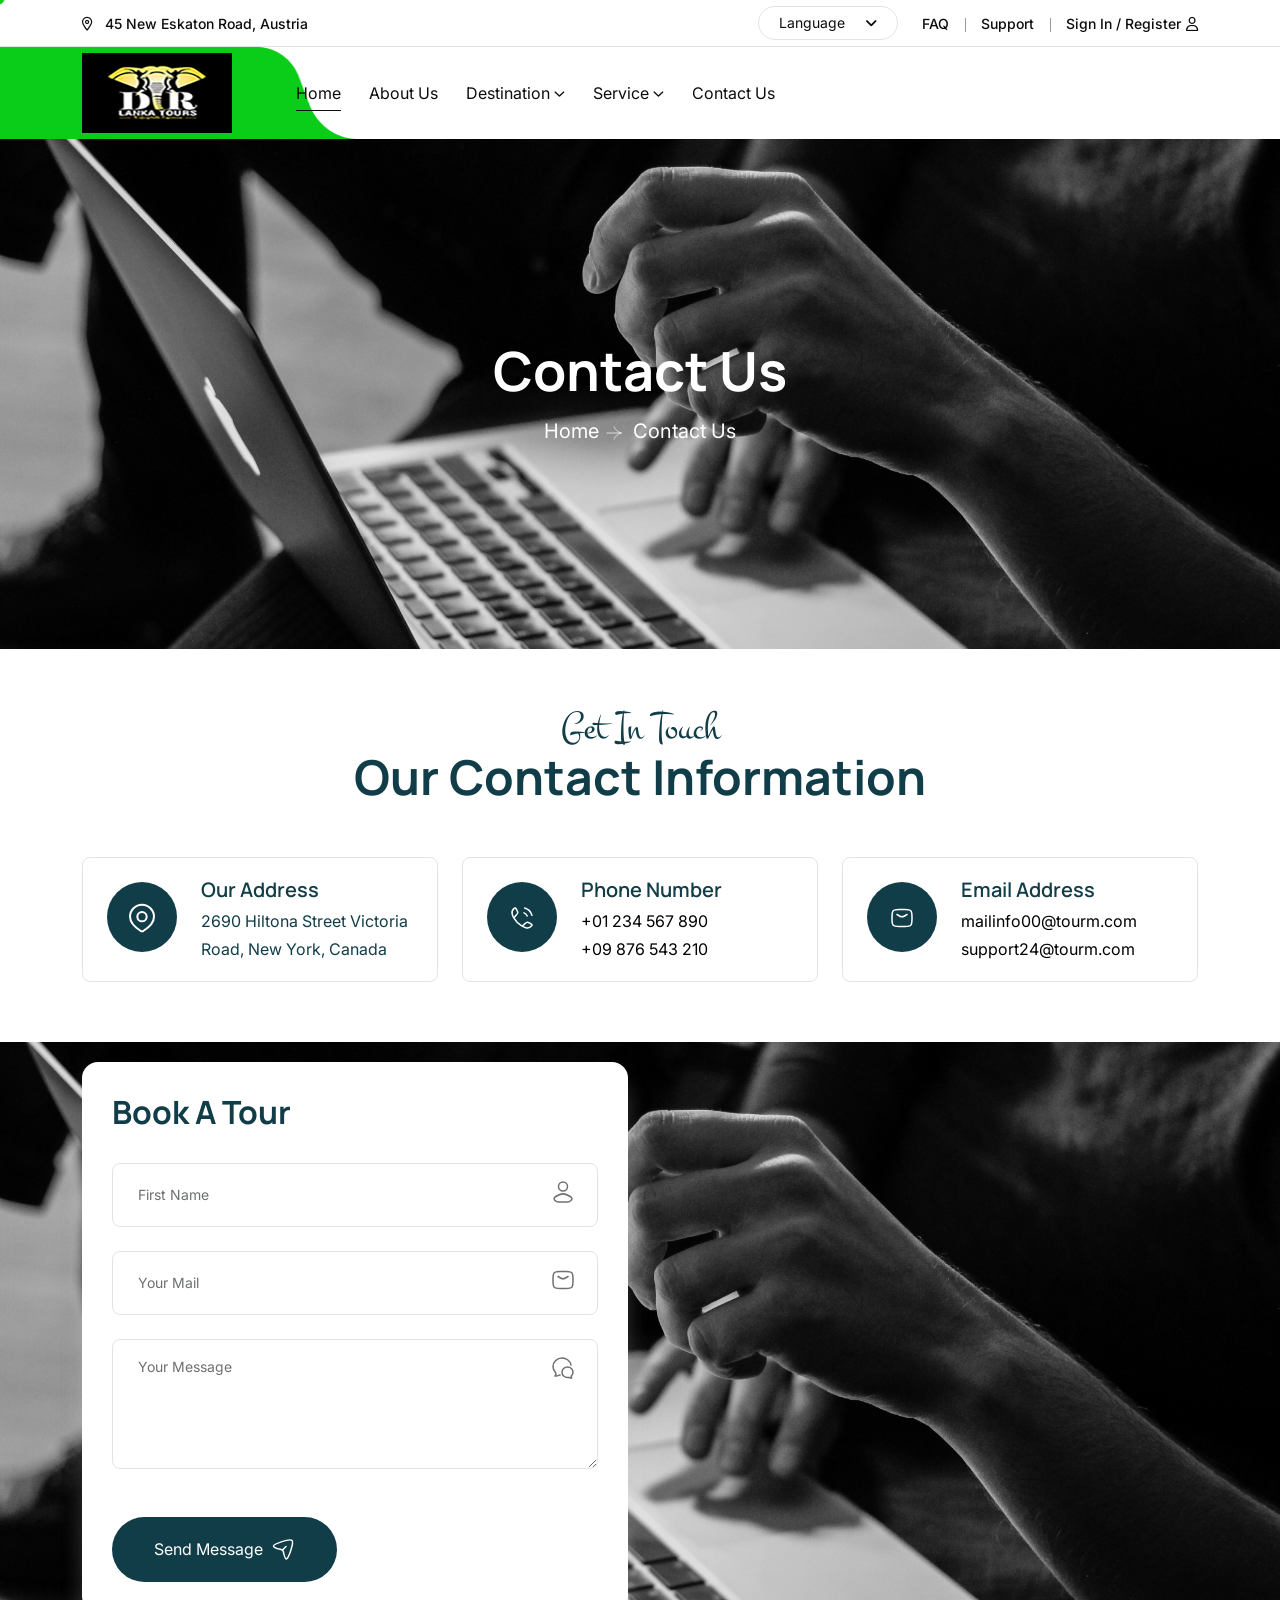
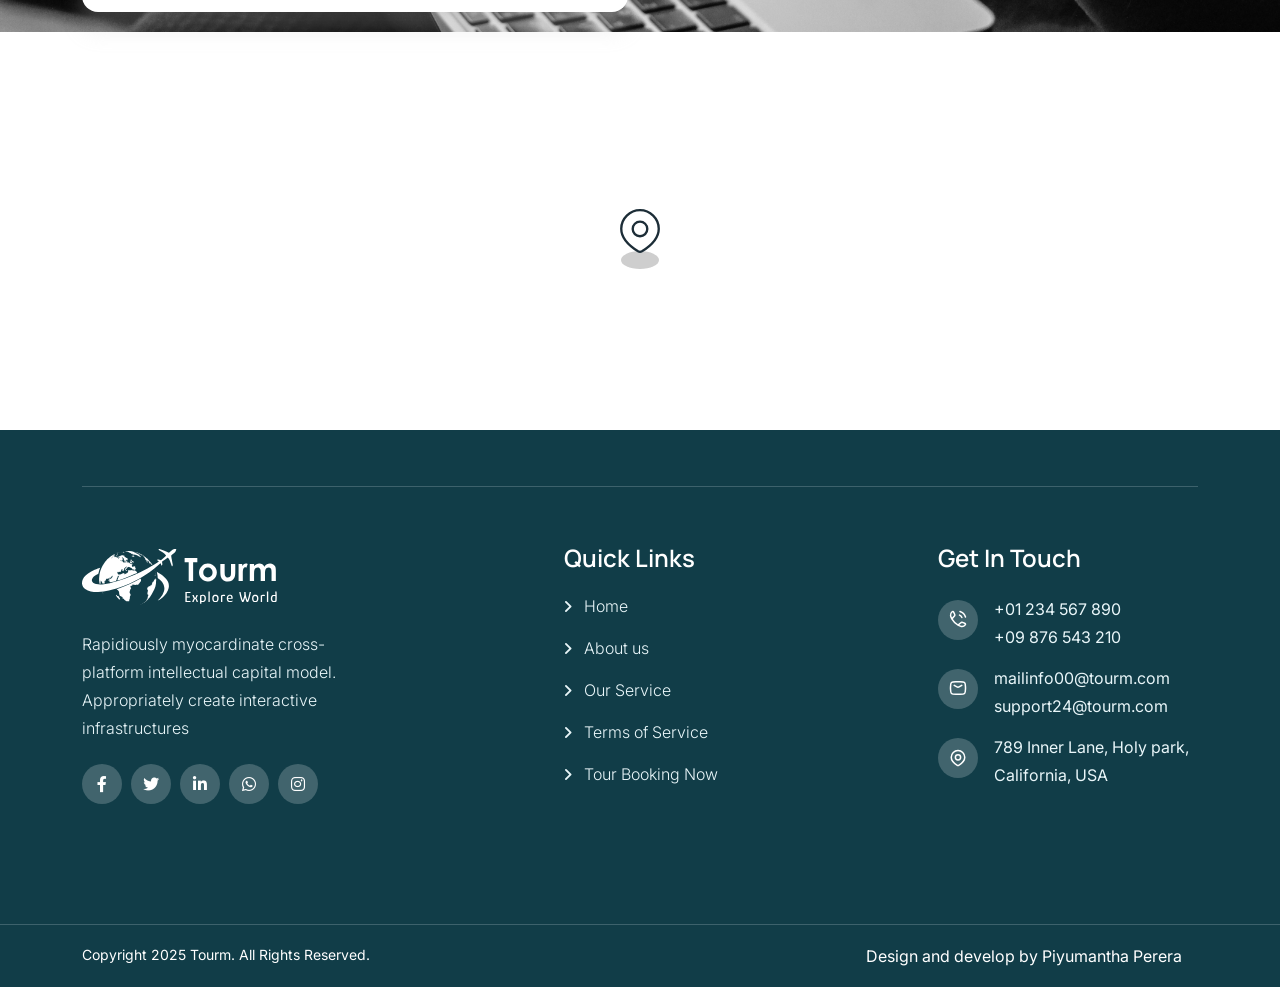
==== commit ed40ad06: "Added new images and contents" ====
--- a/contact.html
+++ b/contact.html
@@ -4,7 +4,7 @@
 <head>
     <meta charset="utf-8">
     <meta http-equiv="x-ua-compatible" content="ie=edge">
-    <title>Tourm - Travel & Tour Booking Agency HTML Template - Contact Us</title>
+    <title>DR Lanka Tours</title>
     <meta name="author" content="Tourm">
     <meta name="description" content="Tourm - Travel & Tour Booking Agency HTML Template ">
     <meta name="keywords" content="Tourm - Travel & Tour Booking Agency HTML Template ">
@@ -23,10 +23,10 @@
     <link rel="apple-touch-icon" sizes="144x144" href="assets/img/favicons/apple-icon-144x144.png">
     <link rel="apple-touch-icon" sizes="152x152" href="assets/img/favicons/apple-icon-152x152.png">
     <link rel="apple-touch-icon" sizes="180x180" href="assets/img/favicons/apple-icon-180x180.png">
-    <link rel="icon" type="image/png" sizes="192x192" href="assets/img/favicons/android-icon-192x192.png">
-    <link rel="icon" type="image/png" sizes="32x32" href="assets/img/favicons/favicon-32x32.png">
-    <link rel="icon" type="image/png" sizes="96x96" href="assets/img/favicons/favicon-96x96.png">
-    <link rel="icon" type="image/png" sizes="16x16" href="assets/img/favicons/favicon-16x16.png">
+    <link rel="icon" type="image/png" sizes="192x192" href="assets/img/DR Lanka-footer.png">
+    <link rel="icon" type="image/png" sizes="32x32" href="assets/img/DR Lanka-footer.png">
+    <link rel="icon" type="image/png" sizes="96x96" href="assets/img/DR Lanka-footer.png">
+    <link rel="icon" type="image/png" sizes="16x16" href="assets/img/DR Lanka-footer.png">
     <link rel="manifest" href="assets/img/favicons/manifest.json">
     <meta name="msapplication-TileColor" content="#ffffff">
     <meta name="msapplication-TileImage" content="assets/img/favicons/ms-icon-144x144.png">
--- a/assets/css/style.css
+++ b/assets/css/style.css
@@ -10109,12 +10109,349 @@
 .breadcumb-wrapper {
   position: relative;
   background-color: var(--title-color);
-  background-position: left top;
+  /* background-position: left top; */
   padding: 212px 0;
   overflow: hidden;
   text-align: center;
 }
 
+/* vedio */
+/* Hero wrapper fix */
+.hero-inner {
+  position: relative;
+  height: 100vh;
+  overflow: hidden;
+}
+
+/* Video Background */
+.th-hero-bg {
+  position: absolute;
+  top: 0;
+  left: 0;
+  width: 100%;
+  height: 100%;
+}
+
+.hero-video {
+  position: absolute;
+  top: 50%;
+  left: 50%;
+  min-width: 100%;
+  min-height: 100%;
+  width: auto;
+  height: auto;
+  transform: translate(-50%, -50%);
+  object-fit: cover;
+  z-index: -1;
+}
+
+/* Dark overlay for readability */
+.th-hero-bg::after {
+  content: "";
+  position: absolute;
+  width: 100%;
+  height: 100%;
+  background: rgba(0, 0, 0, 0.4);
+  top: 0;
+  left: 0;
+}
+
+/* Content above video */
+.hero-style1 {
+  position: relative;
+  z-index: 2;
+  color: #fff;
+}
+
+.tour-box {
+  height: 100%;
+  display: flex;
+  flex-direction: column;
+  border-radius: 10px;
+  overflow: hidden;
+}
+
+.tour-box_img {
+  height: 220px;
+  overflow: hidden;
+}
+
+.tour-box_img img {
+  width: 100%;
+  height: 100%;
+  object-fit: cover;
+}
+
+.tour-content {
+  flex-grow: 1;
+  display: flex;
+  flex-direction: column;
+  padding: 15px;
+}
+
+.tour-box_price {
+  flex-grow: 1;
+  font-size: 14px;
+  line-height: 1.5;
+}
+
+.tour-action {
+  margin-top: auto;
+}
+
+/* =========================================
+   SWIPER FIX (EQUAL HEIGHT SLIDES)
+========================================= */
+#service-sec .tour-slider .swiper-wrapper {
+  display: flex;
+  align-items: stretch;
+}
+
+#service-sec .tour-slider .swiper-slide {
+  height: auto;
+  display: flex;
+}
+
+
+/* =========================================
+   CARD CONTAINER
+========================================= */
+#service-sec .tour-box {
+  display: flex;
+  flex-direction: column;
+  height: 420px;
+  /* adjust if needed */
+  width: 100%;
+  border-radius: 10px;
+  overflow: hidden;
+  background: #fff;
+}
+
+
+/* =========================================
+   IMAGE SECTION
+========================================= */
+#service-sec .tour-box_img {
+  height: 200px;
+  overflow: hidden;
+}
+
+#service-sec .tour-box_img img {
+  width: 100%;
+  height: 100%;
+  object-fit: cover;
+}
+
+
+/* =========================================
+   CONTENT AREA
+========================================= */
+#service-sec .tour-content {
+  display: flex;
+  flex-direction: column;
+  flex-grow: 1;
+  padding: 15px;
+}
+
+
+/* =========================================
+   TITLE (PREVENT BREAK)
+========================================= */
+#service-sec .box-title {
+  font-size: 16px;
+  font-weight: 600;
+  margin-bottom: 8px;
+
+  white-space: nowrap;
+  overflow: hidden;
+  text-overflow: ellipsis;
+}
+
+
+/* =========================================
+   RATING
+========================================= */
+#service-sec .tour-rating {
+  font-size: 13px;
+  margin-bottom: 8px;
+}
+
+
+/* =========================================
+   DESCRIPTION (FIX HEIGHT + LIMIT TEXT)
+========================================= */
+#service-sec .tour-box_price {
+  font-size: 14px;
+  line-height: 1.5;
+
+  display: -webkit-box;
+  -webkit-line-clamp: 3;
+  /* limit lines */
+  -webkit-box-orient: vertical;
+  overflow: hidden;
+
+  min-height: 60px;
+}
+
+
+/* =========================================
+   BUTTON POSITION
+========================================= */
+#service-sec .tour-action {
+  margin-top: auto;
+}
+
+
+/* =========================================
+   CUSTOM BUTTON (ONLY THIS SECTION)
+========================================= */
+#service-sec .tour-btn {
+  display: inline-block;
+  padding: 8px 16px;
+  font-size: 14px;
+  border-radius: 6px;
+}
+
+
+/* =========================================
+   OPTIONAL HOVER EFFECT (NICE UI)
+========================================= */
+#service-sec .tour-box:hover img {
+  transform: scale(1.05);
+  transition: 0.4s ease;
+}
+
+/* ================= SWIPER FIX ================= */
+#service-sec .swiper-wrapper {
+  display: flex;
+  align-items: stretch;
+}
+
+#service-sec .swiper-slide {
+  display: flex;
+}
+
+/* ================= CARD ================= */
+#service-sec .tour-box {
+  display: flex;
+  flex-direction: column;
+  height: 420px;
+  border-radius: 16px;
+  overflow: hidden;
+  background: #fff;
+  box-shadow: 0 10px 25px rgba(0, 0, 0, 0.08);
+  transition: 0.3s;
+}
+
+#service-sec .tour-box:hover {
+  transform: translateY(-8px);
+  box-shadow: 0 20px 40px rgba(0, 0, 0, 0.15);
+}
+
+/* ================= IMAGE ================= */
+#service-sec .tour-box_img {
+  height: 200px;
+  overflow: hidden;
+  position: relative;
+}
+
+#service-sec .tour-box_img img {
+  width: 100%;
+  height: 100%;
+  object-fit: cover;
+  transition: 0.5s;
+}
+
+#service-sec .tour-box:hover img {
+  transform: scale(1.1);
+}
+
+/* overlay */
+#service-sec .tour-box_img::after {
+  content: "";
+  position: absolute;
+  bottom: 0;
+  width: 100%;
+  height: 60%;
+  background: linear-gradient(to top, rgba(0, 0, 0, 0.5), transparent);
+}
+
+/* badge */
+#service-sec .tour-badge {
+  position: absolute;
+  top: 12px;
+  left: 12px;
+  background: #ff6b00;
+  color: #fff;
+  padding: 4px 10px;
+  font-size: 12px;
+  border-radius: 20px;
+}
+
+/* ================= CONTENT ================= */
+#service-sec .tour-content {
+  display: flex;
+  flex-direction: column;
+  flex-grow: 1;
+  padding: 16px;
+}
+
+/* title */
+#service-sec .box-title {
+  font-size: 16px;
+  font-weight: 600;
+  margin-bottom: 6px;
+  white-space: nowrap;
+  overflow: hidden;
+  text-overflow: ellipsis;
+}
+
+/* rating */
+#service-sec .tour-rating {
+  font-size: 13px;
+  color: #f59e0b;
+  margin-bottom: 8px;
+}
+
+/* description */
+#service-sec .tour-box_price {
+  font-size: 14px;
+  color: #555;
+  line-height: 1.5;
+
+  display: -webkit-box;
+  -webkit-line-clamp: 3;
+  -webkit-box-orient: vertical;
+  overflow: hidden;
+
+  min-height: 60px;
+}
+
+/* ================= BUTTON ================= */
+#service-sec .tour-action {
+  margin-top: auto;
+}
+
+#service-sec .tour-btn {
+  display: inline-block;
+  padding: 10px 20px;
+  border-radius: 50px;
+  background: linear-gradient(45deg, #ff6b00, #ff9a3c);
+  color: #fff;
+  text-decoration: none;
+  transition: 0.3s;
+}
+
+#service-sec .tour-btn:hover {
+  transform: translateY(-2px);
+  box-shadow: 0 8px 20px rgba(0, 0, 0, 0.2);
+}
+
+#service-sec .tour-btn:active {
+  transform: scale(0.95);
+}
+
+/* vedio */
 /* Large devices */
 @media (max-width: 1199px) {
   .breadcumb-wrapper {
